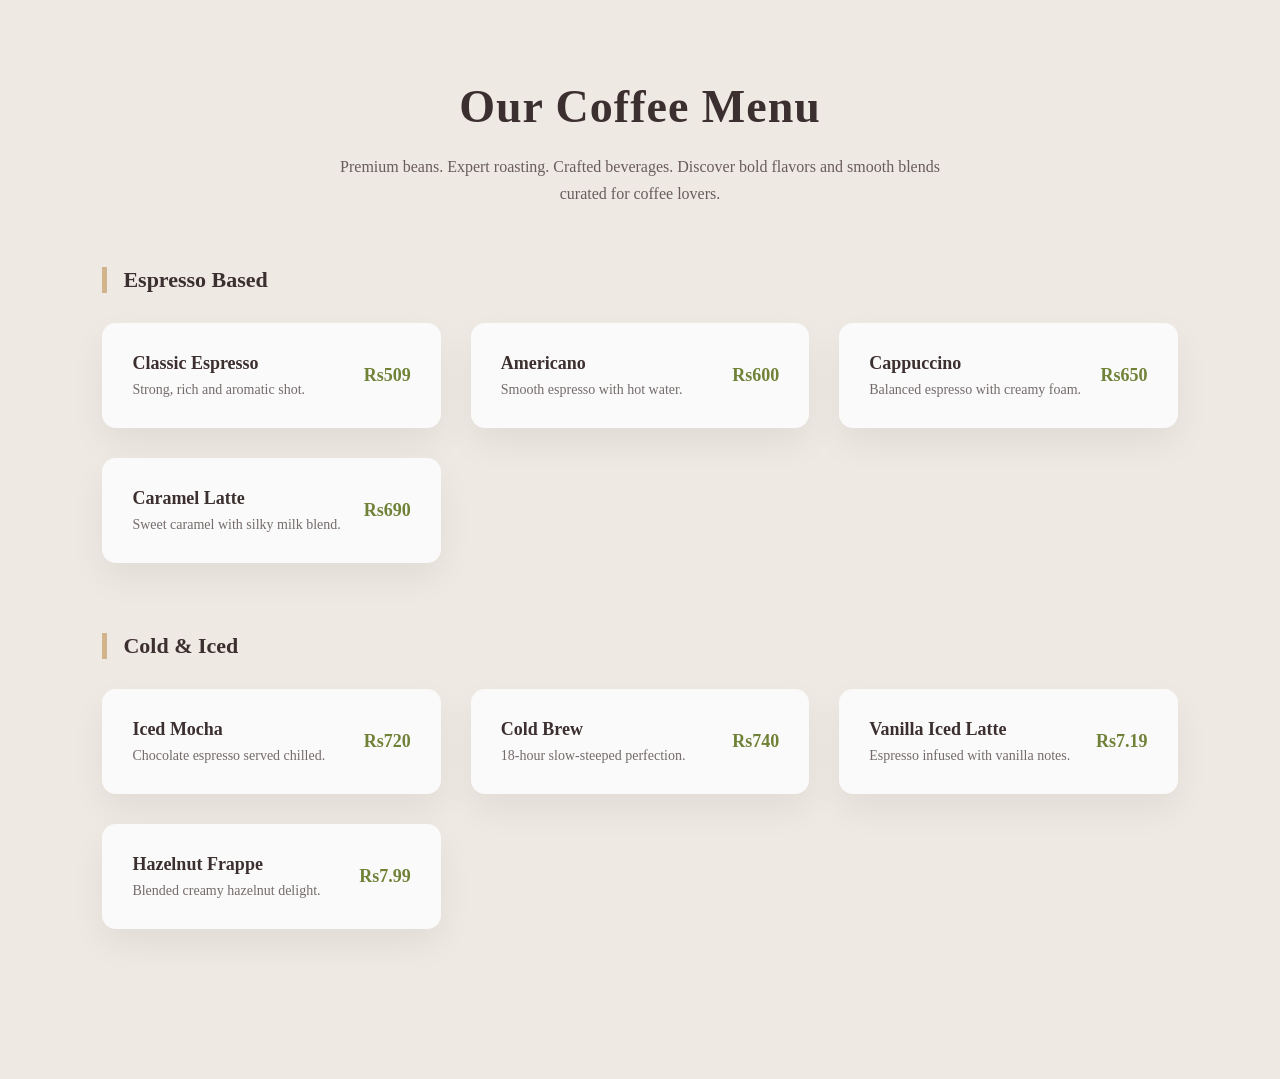
==== menu.html @ cd854e2d "hero section in laptop" ====
<!DOCTYPE html>
<html lang="en">
<head>
<meta charset="UTF-8">
<meta name="viewport" content="width=device-width, initial-scale=1.0">
<title>Coffee Menu</title>

<style>
:root {
  --primarybackground: #efe9e3;
  --secondaryElement: #d2b48c;
  --natural: #708238;
  --typography: #3c2f2f;
  --button-background: #c9b59c;
}

* {
  margin: 0;
  padding: 0;
  box-sizing: border-box;
}
html {
  font-size: 62.5%; 
}
body {
  font-family: "Comic Neue", cursive;
  background: var(--primarybackground);
  color: var(--typography);
}

.menu-section {
  padding: 8rem 8%;
}

.menu-header {
  text-align: center;
  max-width: 60rem;
  margin: 0 auto 6rem auto;
}

.menu-header h1 {
  font-size: 4.6rem;
  margin-bottom: 2rem;
  letter-spacing: 1px;
}

.menu-header p {
  font-size: 1.6rem;
  line-height: 1.7;
  opacity: 0.75;
}

.menu-category {
  margin-bottom: 7rem;
}

.category-title {
  font-size: 2.2rem;
  margin-bottom: 3rem;
  padding-left: 16px; 
  border-left: 5px solid var(--secondaryElement);
}

.menu-grid {
  display: grid;
  grid-template-columns: repeat(auto-fit, minmax(26rem, 1fr));
  gap: 3rem;
}

.menu-card {
  background: #fbfafa;
  padding: 3rem;
  border-radius: 14px; 
  display: flex;
  justify-content: space-between;
  align-items: center;
  transition: all 0.3s ease;
  box-shadow: 0 15px 35px rgba(0,0,0,0.06); 
}

.menu-card:hover {
  transform: translateY(-6px);
  box-shadow: 0 22px 45px rgba(0,0,0,0.08);
}
.card {
    position: relative;
    overflow: hidden;
    cursor: pointer;
    animation: fadeUp 0.7s ease both;
  }

  .card:nth-child(1) { animation-delay: 0.1s; }
  .card:nth-child(2) { animation-delay: 0.2s; }
  .card:nth-child(3) { animation-delay: 0.3s; }
  .card:nth-child(4) { animation-delay: 0.4s; }
  .card:nth-child(5) { animation-delay: 0.5s; }

  @keyframes fadeUp {
    from { opacity: 0; transform: translateY(30px); }
    to { opacity: 1; transform: translateY(0); }
  }


.menu-info h3 {
  font-size: 1.8rem;
  margin-bottom: 0.8rem;
}

.menu-info p {
  font-size: 1.4rem;
  opacity: 0.7;
}

.price {
  font-size: 1.8rem;
  font-weight: 700;
  color: var(--natural);
}

@media (max-width: 768px) {

  .menu-section {
    padding: 6rem 6%;
  }

  .menu-header h1 {
    font-size: 3.6rem;
  }
}

@media (max-width: 600px) {

  .menu-card {
    flex-direction: column;
    align-items: flex-start;
    gap: 1.5rem;
  }

  .price {
    align-self: flex-end;
  }
}

</style>
</head>
<body>
<section class="menu-section">
  <div class="menu-header">
    <h1>Our Coffee Menu</h1>
    <p>
      Premium beans. Expert roasting. Crafted beverages.
      Discover bold flavors and smooth blends curated for coffee lovers.
    </p>
  </div>
  <div class="menu-category">
    <h2 class="category-title">Espresso Based</h2>
    <div class="menu-grid">
      <div class="menu-card">
        <div class="menu-info">
          <h3>Classic Espresso</h3>
          <p>Strong, rich and aromatic shot.</p>
        </div>
        <span class="price">Rs509</span>
      </div>
      <div class="menu-card">
        <div class="menu-info">
          <h3>Americano</h3>
          <p>Smooth espresso with hot water.</p>
        </div>
        <span class="price">Rs600</span>
      </div>
      <div class="menu-card">
        <div class="menu-info">
          <h3>Cappuccino</h3>
          <p>Balanced espresso with creamy foam.</p>
        </div>
        <span class="price">Rs650</span>
      </div>
      <div class="menu-card">
        <div class="menu-info">
          <h3>Caramel Latte</h3>
          <p>Sweet caramel with silky milk blend.</p>
        </div>
        <span class="price">Rs690</span>
      </div>
    </div>
  </div>
  <div class="menu-category">
    <h2 class="category-title">Cold & Iced</h2>
    <div class="menu-grid">
      <div class="menu-card">
        <div class="menu-info">
          <h3>Iced Mocha</h3>
          <p>Chocolate espresso served chilled.</p>
        </div>
        <span class="price">Rs720</span>
      </div>
      <div class="menu-card">
        <div class="menu-info">
          <h3>Cold Brew</h3>
          <p>18-hour slow-steeped perfection.</p>
        </div>
        <span class="price">Rs740</span>
      </div>
      <div class="menu-card">
        <div class="menu-info">
          <h3>Vanilla Iced Latte</h3>
          <p>Espresso infused with vanilla notes.</p>
        </div>
        <span class="price">Rs7.19</span>
      </div>
      <div class="menu-card">
        <div class="menu-info">
          <h3>Hazelnut Frappe</h3>
          <p>Blended creamy hazelnut delight.</p>
        </div>
        <span class="price">Rs7.99</span>
      </div>
    </div>
  </div>
</section>
</body>
</html>
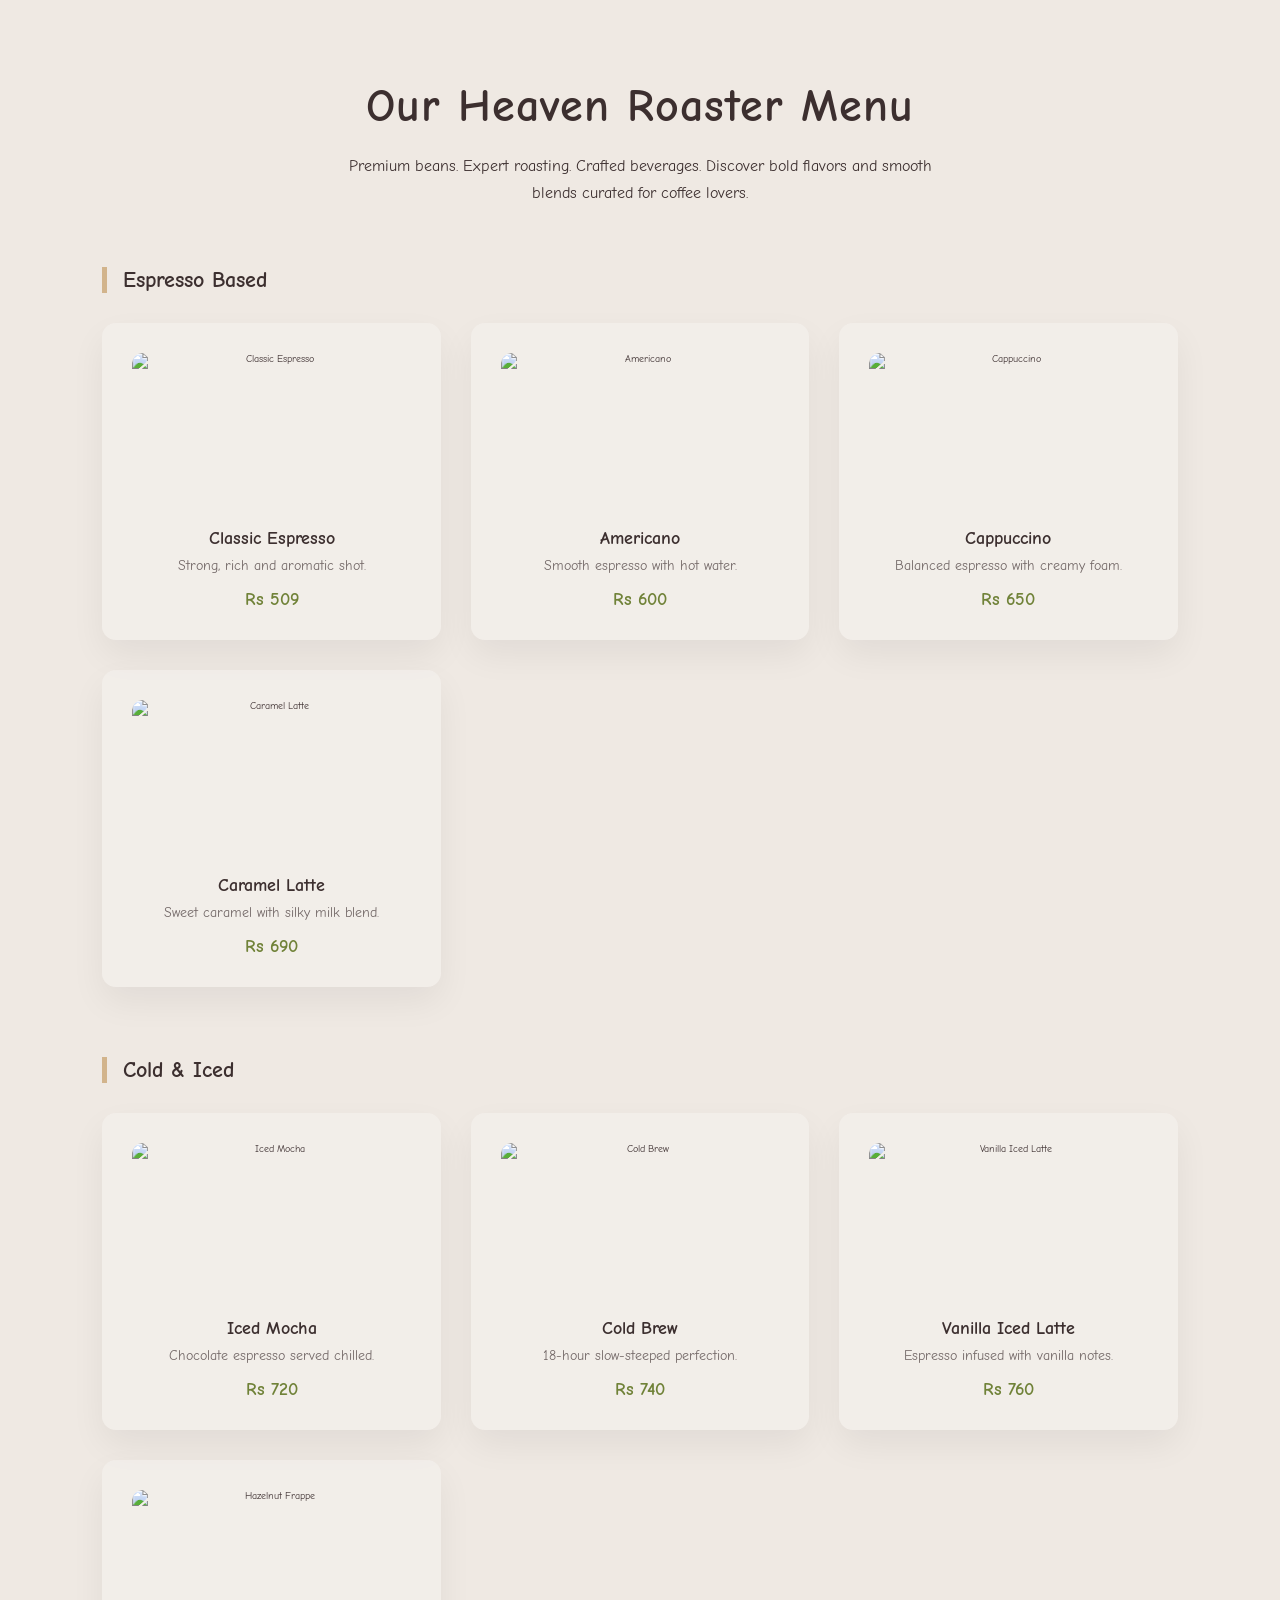
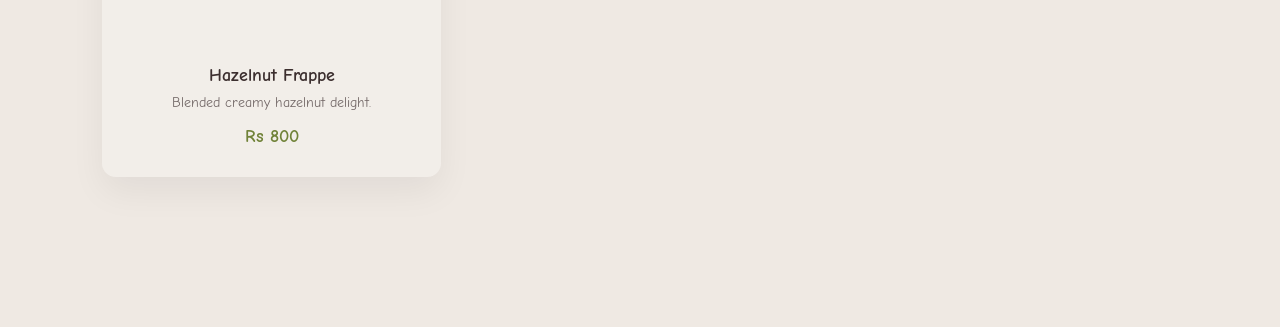
==== commit 5ec1759b: "menu image add and animation" ====
--- a/menu.html
+++ b/menu.html
@@ -1,223 +1,340 @@
-<!DOCTYPE html>
+<!doctype html>
 <html lang="en">
-<head>
-<meta charset="UTF-8">
-<meta name="viewport" content="width=device-width, initial-scale=1.0">
-<title>Coffee Menu</title>
-
-<style>
-:root {
-  --primarybackground: #efe9e3;
-  --secondaryElement: #d2b48c;
-  --natural: #708238;
-  --typography: #3c2f2f;
-  --button-background: #c9b59c;
-}
-
-* {
-  margin: 0;
-  padding: 0;
-  box-sizing: border-box;
-}
-html {
-  font-size: 62.5%; 
-}
-body {
-  font-family: "Comic Neue", cursive;
-  background: var(--primarybackground);
-  color: var(--typography);
-}
-
-.menu-section {
-  padding: 8rem 8%;
-}
-
-.menu-header {
-  text-align: center;
-  max-width: 60rem;
-  margin: 0 auto 6rem auto;
-}
-
-.menu-header h1 {
-  font-size: 4.6rem;
-  margin-bottom: 2rem;
-  letter-spacing: 1px;
-}
-
-.menu-header p {
-  font-size: 1.6rem;
-  line-height: 1.7;
-  opacity: 0.75;
-}
-
-.menu-category {
-  margin-bottom: 7rem;
-}
-
-.category-title {
-  font-size: 2.2rem;
-  margin-bottom: 3rem;
-  padding-left: 16px; 
-  border-left: 5px solid var(--secondaryElement);
-}
-
-.menu-grid {
-  display: grid;
-  grid-template-columns: repeat(auto-fit, minmax(26rem, 1fr));
-  gap: 3rem;
-}
-
-.menu-card {
-  background: #fbfafa;
-  padding: 3rem;
-  border-radius: 14px; 
-  display: flex;
-  justify-content: space-between;
-  align-items: center;
-  transition: all 0.3s ease;
-  box-shadow: 0 15px 35px rgba(0,0,0,0.06); 
-}
-
-.menu-card:hover {
-  transform: translateY(-6px);
-  box-shadow: 0 22px 45px rgba(0,0,0,0.08);
-}
-.card {
-    position: relative;
-    overflow: hidden;
-    cursor: pointer;
-    animation: fadeUp 0.7s ease both;
-  }
-
-  .card:nth-child(1) { animation-delay: 0.1s; }
-  .card:nth-child(2) { animation-delay: 0.2s; }
-  .card:nth-child(3) { animation-delay: 0.3s; }
-  .card:nth-child(4) { animation-delay: 0.4s; }
-  .card:nth-child(5) { animation-delay: 0.5s; }
-
-  @keyframes fadeUp {
-    from { opacity: 0; transform: translateY(30px); }
-    to { opacity: 1; transform: translateY(0); }
-  }
-
-
-.menu-info h3 {
-  font-size: 1.8rem;
-  margin-bottom: 0.8rem;
-}
-
-.menu-info p {
-  font-size: 1.4rem;
-  opacity: 0.7;
-}
-
-.price {
-  font-size: 1.8rem;
-  font-weight: 700;
-  color: var(--natural);
-}
-
-@media (max-width: 768px) {
-
-  .menu-section {
-    padding: 6rem 6%;
-  }
-
-  .menu-header h1 {
-    font-size: 3.6rem;
-  }
-}
-
-@media (max-width: 600px) {
-
-  .menu-card {
-    flex-direction: column;
-    align-items: flex-start;
-    gap: 1.5rem;
-  }
-
-  .price {
-    align-self: flex-end;
-  }
-}
-
-</style>
-</head>
-<body>
-<section class="menu-section">
-  <div class="menu-header">
-    <h1>Our Coffee Menu</h1>
-    <p>
-      Premium beans. Expert roasting. Crafted beverages.
-      Discover bold flavors and smooth blends curated for coffee lovers.
-    </p>
-  </div>
-  <div class="menu-category">
-    <h2 class="category-title">Espresso Based</h2>
-    <div class="menu-grid">
-      <div class="menu-card">
-        <div class="menu-info">
-          <h3>Classic Espresso</h3>
-          <p>Strong, rich and aromatic shot.</p>
+  <head>
+    <meta charset="UTF-8" />
+    <meta name="viewport" content="width=device-width, initial-scale=1.0" />
+    <title>Coffee Menu</title>
+    <link rel="shortcut icon" href="assects/logo.png" type="image/x-icon" />
+    <link rel="preconnect" href="https://fonts.googleapis.com" />
+    <link
+      href="https://fonts.googleapis.com/css2?family=Comic+Neue:wght@400;700&display=swap"
+      rel="stylesheet"
+    />
+
+    <style>
+      :root {
+        --primarybackground: #efe9e3;
+        --secondaryElement: #d2b48c;
+        --natural: #708238;
+        --typography: #3c2f2f;
+        --button-background: #c9b59c;
+      }
+
+      * {
+        margin: 0;
+        padding: 0;
+        box-sizing: border-box;
+      }
+      html {
+        font-size: 62.5%;
+      }
+      body {
+        font-family: "Comic Neue", cursive;
+        background: var(--primarybackground);
+        color: var(--typography);
+      }
+
+      .menu-section {
+        padding: 8rem 8%;
+      }
+
+      .menu-header {
+        text-align: center;
+        max-width: 60rem;
+        margin: 0 auto 6rem auto;
+      }
+      .menu-header:nth-child(1) {
+        animation-delay: 0.5s;
+      }
+      @keyframes fadein {
+        from {
+          opacity: 0;
+          transform: translateY(-20px);
+        }
+        to {
+          opacity: 1;
+          transform: translateY(0);
+        }
+      }
+
+      .menu-header h1 {
+        font-size: 4.6rem;
+        margin-bottom: 2rem;
+        letter-spacing: 1px;
+        animation: fadein 1s ease both;
+        animation-delay: 0.2s;
+      }
+
+      .menu-header p {
+        font-size: 1.6rem;
+        line-height: 1.7;
+        opacity: 0.75;
+        animation: fadein 1s ease both;
+      }
+
+      .menu-category {
+        margin-bottom: 7rem;
+      }
+
+      .category-title {
+        font-size: 2.2rem;
+        margin-bottom: 3rem;
+        padding-left: 16px;
+        border-left: 5px solid var(--secondaryElement);
+      }
+
+      .menu-grid {
+        display: grid;
+        grid-template-columns: repeat(auto-fit, minmax(26rem, 1fr));
+        gap: 3rem;
+      }
+      .menu-card-wrapper {
+        animation: fadeUp 0.7s both;
+      }
+      .menu-card-wrapper:nth-child(1) {
+        animation-delay: 200ms;
+      }
+      .menu-card-wrapper:nth-child(2) {
+        animation-delay: 250ms;
+      }
+      .menu-card-wrapper:nth-child(3) {
+        animation-delay: 300ms;
+      }
+      .menu-card-wrapper:nth-child(4) {
+        animation-delay: 350ms;
+      }
+      .menu-card-wrapper:nth-child(5) {
+        animation-delay: 400ms;
+      }
+
+      .menu-card {
+        background: #fbfafa45;
+        padding: 3rem;
+        border-radius: 14px;
+        display: flex;
+        flex-direction: column;
+        justify-content: space-between;
+        align-items: center;
+        text-align: center;
+        gap: 1.5rem;
+        box-shadow: 0 15px 35px rgba(0, 0, 0, 0.06);
+        transition:
+          transform 0.3s ease,
+          box-shadow 0.3s ease;
+        cursor: pointer;
+        height: 100%;
+      }
+      .menu-card:hover {
+        transform: translateY(-6px);
+        box-shadow: 0 22px 45px rgba(0, 0, 0, 0.12);
+      }
+
+      @keyframes fadeUp {
+        from {
+          opacity: 0;
+          transform: translateY(30px);
+        }
+        to {
+          opacity: 1;
+          transform: translateY(0);
+        }
+      }
+
+      .menu-img {
+        width: 100%;
+        height: 16rem;
+        object-fit: cover;
+        border-radius: 10px;
+        display: block;
+        transition: transform 0.4s ease;
+      }
+
+      .menu-card:hover .menu-img {
+        transform: scale(1.04);
+      }
+
+      .menu-img-wrapper {
+        width: 100%;
+        overflow: hidden;
+        border-radius: 10px;
+      }
+
+      .menu-info h3 {
+        font-size: 1.8rem;
+        margin-bottom: 0.8rem;
+      }
+
+      .menu-info p {
+        font-size: 1.4rem;
+        opacity: 0.7;
+      }
+
+      .price {
+        font-size: 1.8rem;
+        font-weight: 700;
+        color: var(--natural);
+      }
+
+      @media (max-width: 768px) {
+        .menu-section {
+          padding: 6rem 6%;
+        }
+
+        .menu-header h1 {
+          font-size: 3.6rem;
+        }
+      }
+    </style>
+  </head>
+  <body>
+    <section class="menu-section">
+      <div class="menu-header">
+        <h1>Our Heaven Roaster Menu</h1>
+        <p>
+          Premium beans. Expert roasting. Crafted beverages. Discover bold
+          flavors and smooth blends curated for coffee lovers.
+        </p>
+      </div>
+
+      <div class="menu-category">
+        <h2 class="category-title">Espresso Based</h2>
+        <div class="menu-grid">
+          <div class="menu-card-wrapper">
+            <div class="menu-card">
+              <div class="menu-img-wrapper">
+                <img
+                  class="menu-img"
+                  src="assects/classic_expresso.jpg"
+                  alt="Classic Espresso"
+                />
+              </div>
+              <div class="menu-info">
+                <h3>Classic Espresso</h3>
+                <p>Strong, rich and aromatic shot.</p>
+              </div>
+              <span class="price">Rs 509</span>
+            </div>
+          </div>
+          <div class="menu-card-wrapper">
+            <div class="menu-card">
+              <div class="menu-img-wrapper">
+                <img
+                  class="menu-img"
+                  src="assects/americano.jpg"
+                  alt="Americano"
+                />
+              </div>
+              <div class="menu-info">
+                <h3>Americano</h3>
+                <p>Smooth espresso with hot water.</p>
+              </div>
+              <span class="price">Rs 600</span>
+            </div>
+          </div>
+          <div class="menu-card-wrapper">
+            <div class="menu-card">
+              <div class="menu-img-wrapper">
+                <img
+                  class="menu-img"
+                  src="assects/cappucchino.jpg"
+                  alt="Cappuccino"
+                />
+              </div>
+              <div class="menu-info">
+                <h3>Cappuccino</h3>
+                <p>Balanced espresso with creamy foam.</p>
+              </div>
+              <span class="price">Rs 650</span>
+            </div>
+          </div>
+          <div class="menu-card-wrapper">
+            <div class="menu-card">
+              <div class="menu-img-wrapper">
+                <img
+                  class="menu-img"
+                  src="assects/caramel_latte.jpg"
+                  alt="Caramel Latte"
+                />
+              </div>
+              <div class="menu-info">
+                <h3>Caramel Latte</h3>
+                <p>Sweet caramel with silky milk blend.</p>
+              </div>
+              <span class="price">Rs 690</span>
+            </div>
+          </div>
         </div>
-        <span class="price">Rs509</span>
       </div>
-      <div class="menu-card">
-        <div class="menu-info">
-          <h3>Americano</h3>
-          <p>Smooth espresso with hot water.</p>
+
+      <div class="menu-category">
+        <h2 class="category-title">Cold &amp; Iced</h2>
+        <div class="menu-grid">
+          <div class="menu-card-wrapper">
+            <div class="menu-card">
+              <div class="menu-img-wrapper">
+                <img
+                  class="menu-img"
+                  src="assects/iced_latte.jpg"
+                  alt="Iced Mocha"
+                />
+              </div>
+              <div class="menu-info">
+                <h3>Iced Mocha</h3>
+                <p>Chocolate espresso served chilled.</p>
+              </div>
+              <span class="price">Rs 720</span>
+            </div>
+          </div>
+          <div class="menu-card-wrapper">
+            <div class="menu-card">
+              <div class="menu-img-wrapper">
+                <img
+                  class="menu-img"
+                  src="assects/nitrro.png"
+                  alt="Cold Brew"
+                />
+              </div>
+              <div class="menu-info">
+                <h3>Cold Brew</h3>
+                <p>18-hour slow-steeped perfection.</p>
+              </div>
+              <span class="price">Rs 740</span>
+            </div>
+          </div>
+          <div class="menu-card-wrapper">
+            <div class="menu-card">
+              <div class="menu-img-wrapper">
+                <img  
+                  class="menu-img"
+                  src="assects/Iced_Vanilla_Almond_Milk_Latte_5_Minutes_-_Chasety.jpg"
+                  alt="Vanilla Iced Latte"
+                />
+              </div>
+              <div class="menu-info">
+                <h3>Vanilla Iced Latte</h3>
+                <p>Espresso infused with vanilla notes.</p>
+              </div>
+              <span class="price">Rs 760</span>
+            </div>
+          </div>
+          <div class="menu-card-wrapper">
+            <div class="menu-card">
+              <div class="menu-img-wrapper">
+                <img
+                  class="menu-img"
+                  src="assects/Hazelnut_Latte.jpg"
+                  alt="Hazelnut Frappe"
+                />
+              </div>
+              <div class="menu-info">
+                <h3>Hazelnut Frappe</h3>
+                <p>Blended creamy hazelnut delight.</p>
+              </div>
+              <span class="price">Rs 800</span>
+            </div>
+          </div>
         </div>
-        <span class="price">Rs600</span>
       </div>
-      <div class="menu-card">
-        <div class="menu-info">
-          <h3>Cappuccino</h3>
-          <p>Balanced espresso with creamy foam.</p>
-        </div>
-        <span class="price">Rs650</span>
-      </div>
-      <div class="menu-card">
-        <div class="menu-info">
-          <h3>Caramel Latte</h3>
-          <p>Sweet caramel with silky milk blend.</p>
-        </div>
-        <span class="price">Rs690</span>
-      </div>
-    </div>
-  </div>
-  <div class="menu-category">
-    <h2 class="category-title">Cold & Iced</h2>
-    <div class="menu-grid">
-      <div class="menu-card">
-        <div class="menu-info">
-          <h3>Iced Mocha</h3>
-          <p>Chocolate espresso served chilled.</p>
-        </div>
-        <span class="price">Rs720</span>
-      </div>
-      <div class="menu-card">
-        <div class="menu-info">
-          <h3>Cold Brew</h3>
-          <p>18-hour slow-steeped perfection.</p>
-        </div>
-        <span class="price">Rs740</span>
-      </div>
-      <div class="menu-card">
-        <div class="menu-info">
-          <h3>Vanilla Iced Latte</h3>
-          <p>Espresso infused with vanilla notes.</p>
-        </div>
-        <span class="price">Rs7.19</span>
-      </div>
-      <div class="menu-card">
-        <div class="menu-info">
-          <h3>Hazelnut Frappe</h3>
-          <p>Blended creamy hazelnut delight.</p>
-        </div>
-        <span class="price">Rs7.99</span>
-      </div>
-    </div>
-  </div>
-</section>
-</body>
-</html>+    </section>
+  </body>
+</html>
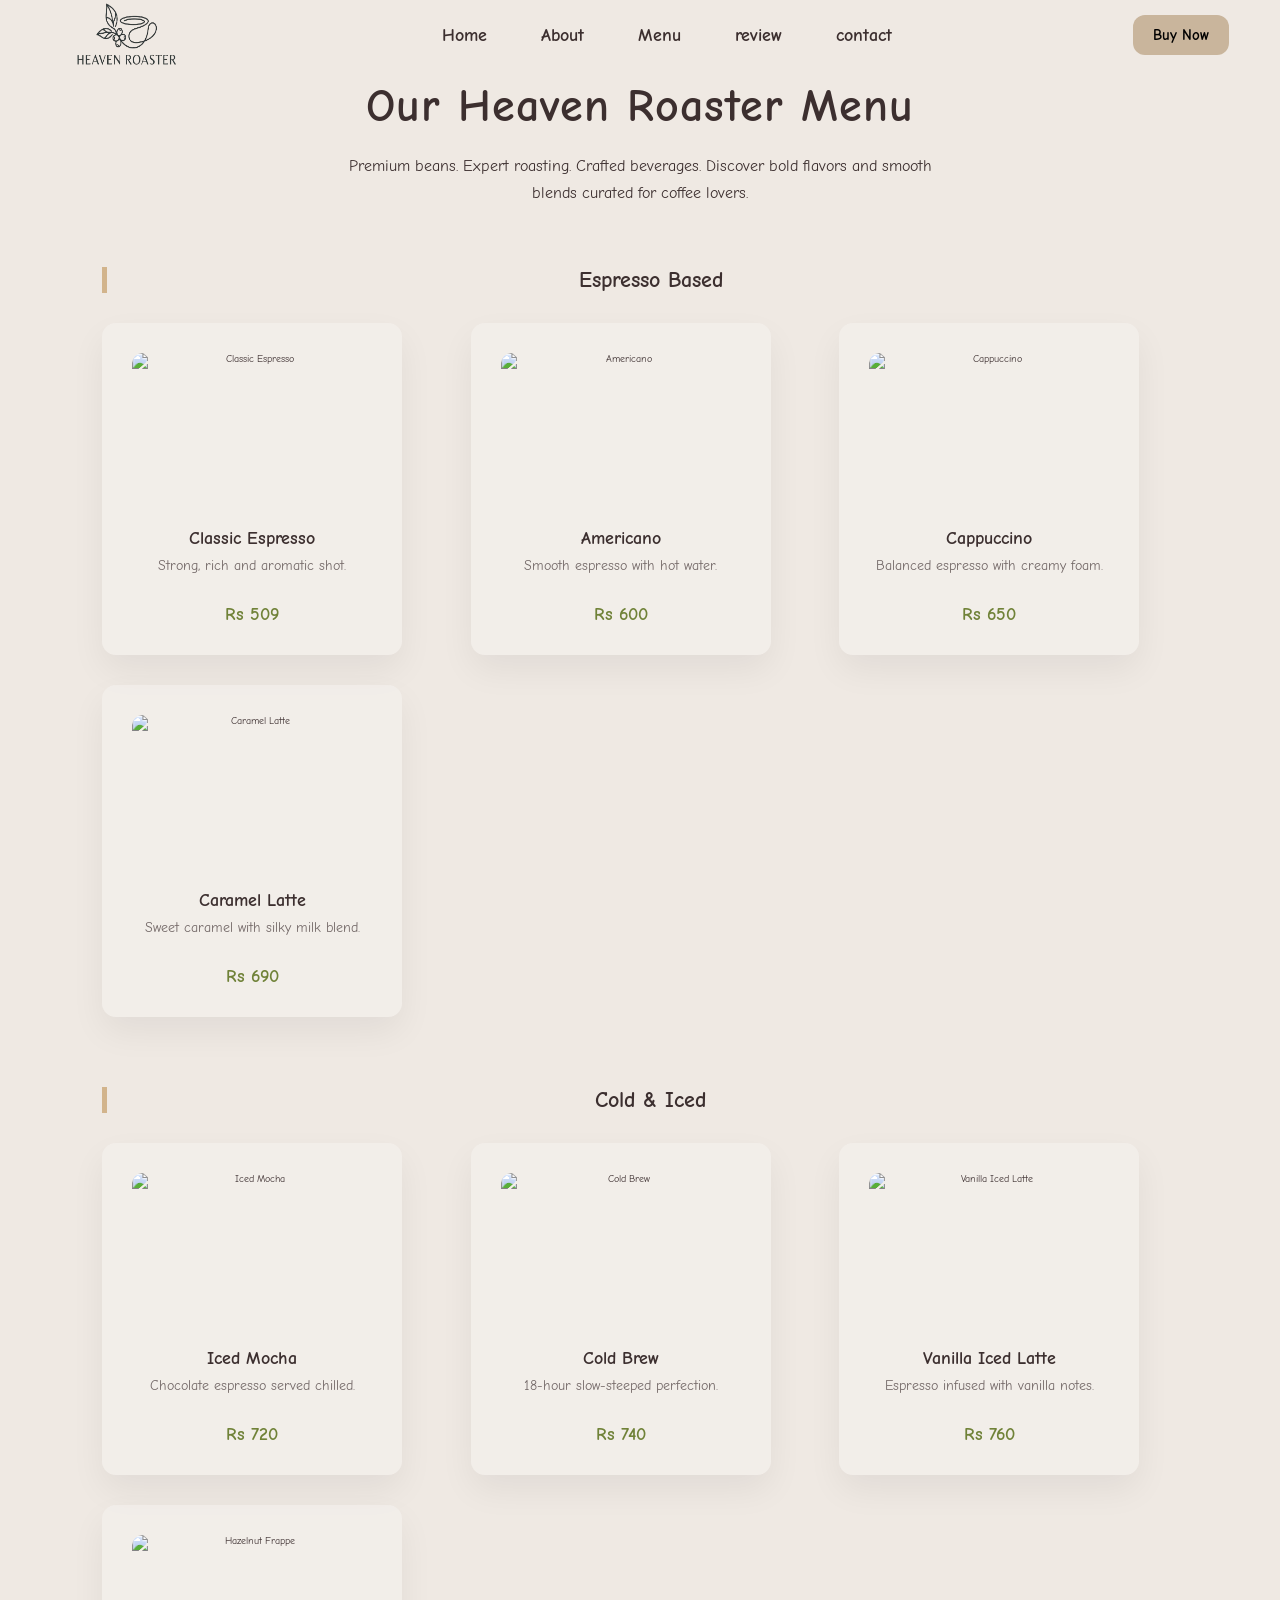
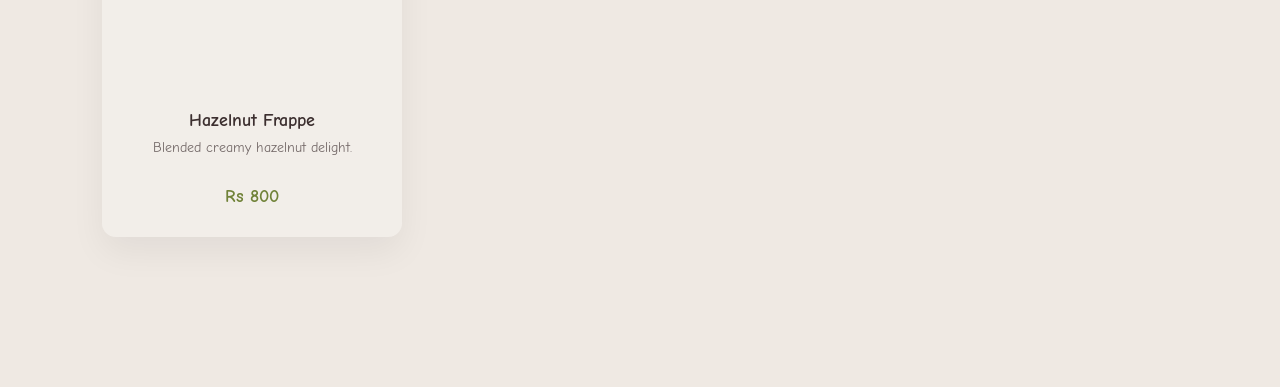
==== commit ac81696d: "tiktok added" ====
--- a/menu.html
+++ b/menu.html
@@ -10,7 +10,7 @@
       href="https://fonts.googleapis.com/css2?family=Comic+Neue:wght@400;700&display=swap"
       rel="stylesheet"
     />
-
+    <link rel="stylesheet" href="style.css" />
     <style>
       :root {
         --primarybackground: #efe9e3;
@@ -184,9 +184,36 @@
           font-size: 3.6rem;
         }
       }
+      /* .nav-bar{
+         background-color: #ffffff42;
+      } */
     </style>
   </head>
   <body>
+    <nav class="nav-bar">
+      <a href="#section-1">
+        <img
+          src="./assects/logobackgroundremove.png"
+          alt="coffee"
+          width="150px"
+          height="100px"
+          class="logo"
+        />
+      </a>
+      <div class="nav-items">
+        <img src="./assects/close.png" width="20px" class="close" />
+        <ul class="nav-item">
+          <li><a href="index.html" class="nav-link">Home</a></li>
+          <li><a href="index.html#section-2" class="nav-link">About</a></li>
+          <li><a href="index.html#section-3" class="nav-link">Menu</a></li>
+          <li><a href="index.html#section-4" class="nav-link">review</a></li>
+          <li><a href="index.html#section-5" class="nav-link">contact</a></li>
+        </ul>
+      </div>
+
+      <img src="./assects/more.png" width="20px" class="ham" />
+      <button class="book-now">Buy Now</button>
+    </nav>
     <section class="menu-section">
       <div class="menu-header">
         <h1>Our Heaven Roaster Menu</h1>
@@ -304,7 +331,7 @@
           <div class="menu-card-wrapper">
             <div class="menu-card">
               <div class="menu-img-wrapper">
-                <img  
+                <img
                   class="menu-img"
                   src="assects/Iced_Vanilla_Almond_Milk_Latte_5_Minutes_-_Chasety.jpg"
                   alt="Vanilla Iced Latte"
--- a/style.css
+++ b/style.css
@@ -0,0 +1,824 @@
+:root {
+  --primarybackground: #efe9e3;
+  --secondaryElement: rgb(210, 180, 140);
+  --natural: #708238;
+  --typography: #332323;
+  --button-background: #c9b59c;
+  --button-color: black;
+}
+
+*,
+*::after,
+*::before {
+  margin: 0;
+  padding: 0;
+  box-sizing: border-box;
+  font-family: "Comic Neue", cursive;
+}
+
+html {
+  font-size: 62.5%;
+  scroll-behavior: smooth !important;
+}
+
+body {
+  background-color: var(--primarybackground);
+  color: var(--typography);
+}
+
+.nav-bar {
+  width: 100%;
+  height: 7rem;
+  display: flex;
+  position: fixed;
+  top: 0;
+  align-items: center;
+  justify-content: space-between;
+  padding: 0 clamp(2rem, 4vw, 6rem);
+  backdrop-filter: blur(10px);
+  background-color: var(--primarybackground);
+  z-index: 1000;
+}
+
+.nav-items {
+  margin-right: 0;
+  margin-left: 0;
+}
+
+.nav-item {
+  display: flex;
+  list-style: none;
+  justify-content: space-evenly;
+  gap: 5.4rem;
+}
+
+.nav-item a {
+  color: var(--typography);
+  position: relative;
+  font-size: large;
+  font-weight: 600;
+  transition: 0.3s ease;
+  text-decoration: none;
+}
+.nav-item a::after {
+  content: "";
+  position: absolute;
+  width: 100%;
+  height: 2px;
+  background-color: var(--typography);
+  left: 0;
+  bottom: -4px;
+  transform: scaleX(0);
+  transform-origin: center;
+  transition: transform 0.3s ease;
+}
+.nav-item a:hover::after {
+  transform: scaleX(1);
+}
+
+.nav-item a:hover {
+  color: black;
+  transition: all 0.3s ease;
+}
+.nav-bar button {
+  padding: 1.1rem 2rem;
+  border-radius: 12px;
+  color: var(--button-color);
+  background-color: var(--button-background);
+  border-style: none;
+  font-size: 1.5rem;
+  font-weight: bolder;
+  transition: transform 0.5s;
+  cursor: pointer;
+  &:hover {
+    transform: scale(1.05);
+  }
+}
+section {
+  /* min-height: 100vh; */
+  scroll-margin-top: 7rem;
+}
+#section-1 {
+  height: 100vh;
+  display: flex;
+  flex-direction: column;
+  padding: clamp(2rem, 6vw, 6rem);
+}
+.text {
+  display: flex;
+  flex-direction: column;
+  padding: 7rem 0 3rem 0;
+  gap: 3rem;
+}
+
+.hero-text {
+  font-size: clamp(4rem, 6vw, 7rem);
+  font-weight: 900;
+  line-height: 1.1;
+  font-family: "Inria Serif", serif;
+  color: var(--typography);
+  text-align: center;
+  animation: fadeup 1s ease-out forwards;
+}
+.sub-text {
+  font-size: clamp(1.4rem, 3vw, 2rem);
+  font-weight: 500;
+  color: var(--typography);
+  text-align: center;
+  animation: fadeup 1s ease-out forwards;
+}
+.shop-now {
+  width: 15rem;
+  height: 4rem;
+  border-radius: 0.5rem;
+  background-color: var(--button-background);
+  font-size: medium;
+  font-weight: bold;
+  border-style: none;
+  display: flex;
+  justify-content: center;
+  align-items: center;
+  cursor: pointer;
+  margin: auto;
+  animation: shopfadein 1s ease-out forwards;
+}
+@keyframes shopfadein {
+  from {
+    opacity: 0;
+    transform: translatex(-50px);
+  }
+  to {
+    opacity: 1;
+    transform: translatex(0);
+  }
+}
+.images {
+  position: relative;
+  width: 100%;
+  overflow: hidden;
+  height: 300px;
+  animation: imagefade 1s ease-out forwards;
+}
+.image {
+  filter: drop-shadow(-4rem 0.8rem 0.7rem rgba(0, 0, 0, 0.5));
+  width: 420px;
+  max-width: 800px;
+  height: auto;
+  position: absolute;
+  top: 55%;
+  left: 53%;
+  transform: translate(-50%, -50%);
+}
+
+/* For laptop screen */
+@media (min-width: 720px) {
+  #section-1 {
+    display: grid;
+    grid-template-columns: repeat(2, 1fr);
+    align-items: center;
+  }
+  .image {
+    width: 100%;
+    max-width: 650px;
+  }
+  .images {
+    height: 50rem;
+    animation: imagefadein 1s ease-out forwards;
+  }
+  @keyframes imagefadein {
+    from {
+      opacity: 0;
+      transform: translatex(20px);
+    }
+    to {
+      opacity: 1;
+      transform: translatex(0);
+    }
+  }
+}
+
+@keyframes fadeup {
+  from {
+    opacity: 0;
+    transform: translateY(-20px);
+  }
+  to {
+    opacity: 1;
+    transform: translateY(0);
+  }
+}
+
+@keyframes imagefade {
+  from {
+    opacity: 0;
+    transform: translatey(20px);
+  }
+  to {
+    opacity: 1;
+    transform: translateY(0);
+  }
+}
+/* about section */
+.About {
+  padding: 80px 10%;
+  background: #f6ede9;
+}
+
+.about-container {
+  display: flex;
+  align-items: center;
+  justify-content: space-between;
+  gap: 60px;
+}
+.about-image img {
+  width: 350px;
+  height: 350px;
+  object-fit: cover;
+  border-radius: 50%;
+}
+.about-content {
+  max-width: 500px;
+  text-align: center;
+}
+
+.about-content h2 {
+  font-size: 28px;
+  letter-spacing: 2px;
+  margin-bottom: 10px;
+  font-family: "Inria Serif", serif;
+  font-weight: bold;
+}
+.underline {
+  display: block;
+  width: 60px;
+  height: 3px;
+  background: #6d4c41;
+  margin: 10px auto 20px;
+}
+.about-content p {
+  color: var(--typography);
+  line-height: 1.7;
+  font-size: 16px;
+  margin-bottom: 25px;
+}
+.social-icons {
+  display: flex;
+  justify-content: center;
+  gap: 20px;
+}
+.social-icons .social-tag {
+  background-color: #6d4c41;
+}
+
+/* mobile in about */
+@media (max-width: 768px) {
+  .about-container {
+    flex-direction: column;
+    text-align: center;
+  }
+
+  .about-image img {
+    width: 250px;
+    height: 250px;
+  }
+  .nav-item {
+    gap: 4rem;
+  }
+  .nav-item a {
+    font-size: medium;
+  }
+  .nav-bar button {
+    padding: 1rem 1.5rem;
+  }
+
+  .nav-bar .logo {
+    width: 10rem;
+    height: 7rem;
+  }
+}
+.container {
+  display: none;
+  position: fixed;
+  top: 0;
+  left: 0;
+  place-items: center;
+  width: 100vw;
+  height: 100vh;
+  background: rgba(0, 0, 0, 0.4);
+  backdrop-filter: blur(0.5rem);
+  z-index: 2000;
+}
+
+.hidden {
+  display: grid;
+  animation: fadeIn 1s forwards;
+}
+.scrolled {
+  background-color: #fbfafa45;
+  box-shadow: 0 0.5rem 1rem rgba(0, 0, 0, 0.1);
+}
+
+@keyframes fadeIn {
+  from {
+    opacity: 0;
+  }
+  to {
+    opacity: 1;
+  }
+}
+.card,
+.second-card {
+  grid-area: 1 / 1;
+  display: none;
+  flex-direction: column;
+  max-width: 42rem;
+  min-width: 33rem;
+  margin: auto;
+  background: #fbfafa;
+  padding: 3rem;
+  border-radius: 1rem;
+  box-shadow: 0 1rem 2.5rem rgba(0, 0, 0, 0.15);
+}
+
+.show {
+  display: flex;
+  animation: fadeIn 1s forwards;
+}
+
+.card form {
+  display: flex;
+  flex-direction: column;
+}
+
+form .input {
+  width: 100%;
+  padding: 1.4rem;
+  margin-bottom: 1.5rem;
+  border-radius: 0.6rem;
+  border: 0.1rem solid #ccc;
+  font-size: 1.4rem;
+}
+
+form .input:focus {
+  outline: none;
+  border-color: #0e3ecd;
+}
+
+.checkbox {
+  display: flex;
+  align-items: center;
+  font-size: 1.4rem;
+  margin-bottom: 2rem;
+}
+
+.card button {
+  width: 100%;
+  padding: 1.4rem;
+  background: var(--button-background);
+  color: var(--typography);
+  border: none;
+  font-weight: 800;
+  border-radius: 0.6rem;
+  font-size: large;
+  cursor: pointer;
+}
+
+.second-login {
+  width: 15rem;
+  height: 4rem;
+  border-radius: 0.5rem;
+  background-color: var(--button-background);
+  font-size: medium;
+  font-weight: bold;
+  border-style: none;
+  display: flex;
+  justify-content: center;
+  align-items: center;
+  cursor: pointer;
+  margin: auto;
+}
+
+h2 {
+  text-align: center;
+  font-size: large;
+}
+
+.login-text {
+  margin-top: 2rem;
+  text-align: center;
+  font-size: 1.4rem;
+}
+
+button:hover {
+  background: #b69f83;
+}
+
+.close,
+.ham {
+  display: none;
+}
+
+/* for mobile */
+
+@media (max-width: 426px) {
+  html {
+    font-size: 50%;
+  }
+  .card,
+  .second-card {
+    min-width: 32rem;
+  }
+
+  .right-sidelogo button {
+    width: 10rem;
+    height: 3rem;
+  }
+
+  .nav-bar .logo {
+    width: 10rem;
+    height: 7rem;
+  }
+}
+
+@media (max-width: 660px) {
+  .nav-items {
+    position: fixed;
+    top: 0;
+    right: -26rem;
+    background-color: #aeaaaa;
+    backdrop-filter: blur(1rem);
+    height: 100vh;
+    width: 25rem;
+    transition: right 0.5s ease;
+    z-index: 1000;
+    box-shadow: -1rem 0 1rem rgba(0, 0, 0, 0.1);
+    align-items: flex-start;
+  }
+
+  .nav-items.active {
+    right: 0;
+  }
+  .nav-item {
+    flex-direction: column;
+    margin-top: 8rem;
+    width: 100%;
+  }
+
+  .nav-item li {
+    width: 100%;
+    text-align: center;
+  }
+
+  .nav-item li:hover {
+    background-color: #858181;
+  }
+
+  .nav-item a {
+    display: flex;
+    width: 100%;
+    height: 5rem;
+    justify-content: center;
+    align-items: center;
+  }
+
+  .ham {
+    display: block;
+    cursor: pointer;
+  }
+
+  .close {
+    display: block;
+    cursor: pointer;
+    position: absolute;
+    top: 2.5rem;
+    right: 2.5rem;
+    width: 2rem;
+  }
+}
+
+.menu-section {
+  padding: 8rem clamp(2rem, 6vw, 6rem);
+}
+
+.menu-header {
+  text-align: center;
+  max-width: 60rem;
+  margin: 0 auto 6rem auto;
+}
+
+.menu-header h2 {
+  font-size: clamp(3rem, 5vw, 4.8rem);
+  color: var(--typography);
+  margin-bottom: 2rem;
+}
+
+.menu-header p {
+  font-size: 1.6rem;
+  line-height: 1.7;
+  opacity: 0.8;
+}
+.menu-carousel {
+  position: relative;
+  overflow-x: auto;
+  display: flex;
+  position: relative;
+  margin: 50px auto;
+  width: 90%;
+  padding: 1rem 0 0 0;
+  &::-webkit-scrollbar {
+    display: none;
+  }
+}
+.menu-carousel:has(.menu-card:hover) .menu-flex {
+  animation-play-state: paused;
+}
+.menu-flex {
+  display: flex;
+  animation: menuCardAnimation 7s linear infinite;
+  justify-content: center;
+  gap: 3rem;
+  padding-right: 3rem;
+}
+
+.menu-card {
+  background: #fbfafa45;
+  padding: 3rem;
+  max-width: 300px;
+  min-width: 300px;
+  border-radius: 14px;
+  display: flex;
+  flex: 0 0 auto;
+  flex-direction: column;
+  justify-content: space-between;
+  align-items: center;
+  transition: all 0.3s ease;
+  box-shadow: 0 15px 35px rgba(0, 0, 0, 0.06);
+  cursor: pointer;
+}
+.Menu-photo {
+  width: 200px;
+  max-height: 300px;
+  border-radius: 10px;
+  margin-bottom: 1.5rem;
+}
+
+.menu-card:hover {
+  transform: translateY(-10px);
+  box-shadow: 0 22px 45px rgba(0, 0, 0, 0.08);
+}
+
+@keyframes menuCardAnimation {
+  from {
+    transform: translate(0);
+  }
+  to {
+    transform: translate(-100%);
+  }
+}
+@media (max-width: 660px) {
+  .menu-carousel {
+    width: 100%;
+    padding: 1rem;
+  }
+  .menu-flex {
+    gap: 1.5rem;
+    padding-right: 1.5rem;
+  }
+  .menu-card {
+    max-width: 250px;
+    min-width: 250px;
+    padding: 2rem;
+  }
+}
+
+.menu-info {
+  text-align: center;
+}
+.menu-info h3 {
+  font-size: 1.8rem;
+  margin-bottom: 0.8rem;
+}
+.menu-info p {
+  font-size: 1.4rem;
+  opacity: 0.7;
+  padding-bottom: 1.5rem;
+}
+
+.price {
+  font-size: 1.8rem;
+  font-weight: 700;
+  color: var(--natural);
+}
+.menu-more-section {
+  display: flex;
+  justify-content: center;
+}
+.menu-more-section a {
+  text-decoration: none;
+  font-size: 2rem;
+  font-variant: small-caps;
+  font-weight: 900;
+  color: var(--typography);
+  padding: 1.1rem 2rem;
+  border-radius: 12px;
+  background-color: var(--button-background);
+  border-style: none;
+  transition: transform 0.5s;
+  cursor: pointer;
+  &:hover {
+    transform: scale(1.05);
+  }
+}
+.shop-more-section a:hover {
+  transform: scale(1.05);
+}
+footer {
+  background-color: #3e3133c9;
+  padding: 2rem;
+  text-align: center;
+  color: white;
+  height: 7rem;
+  display: flex;
+  align-items: center;
+  justify-content: space-between;
+}
+footer p {
+  font-size: 1.8rem;
+}
+
+.scroll-to-top {
+  position: fixed;
+  bottom: 6rem;
+  right: 2rem;
+  color: var(--typography);
+  border: none;
+  padding: 1rem;
+  border-radius: 50%;
+  font-size: 1.5rem;
+  cursor: pointer;
+  display: none;
+}
+
+.scroll-to-top img {
+  width: 20px;
+  height: 20px;
+}
+
+footer .social-media {
+  display: flex;
+  justify-content: center;
+  gap: 2rem;
+  margin-top: 1rem;
+}
+.social-tag {
+  padding: 0.7rem;
+  border-radius: 50%;
+  display: grid;
+  place-items: center;
+  background-color: transparent;
+  position: relative;
+}
+.social-tag:hover {
+  background-color: var(--svg-color);
+  transition: background-color 0.3s ease;
+}
+.social-tag svg {
+  width: 25px;
+  height: 25px;
+}
+.social-tag svg {
+  fill: var(--primarybackground);
+}
+.social-tag::after {
+  content: attr(data-tooltip);
+  position: absolute;
+  top: -2.7rem;
+  padding: 0.3rem 0.6rem;
+  border-radius: 0.5rem;
+  font-size: 1.3rem;
+  color: white;
+  text-decoration: none;
+  box-shadow: 0 5px 10px rgba(0, 0, 0, 0.08);
+  font-weight: bold;
+  background-color: var(--svg-color);
+  opacity: 0;
+  visibility: hidden;
+  transform: translateY(30px) rotate(20deg);
+  transition: 200ms ease;
+}
+
+.social-tag:hover::after {
+  transform: translateY(0px) rotate(0);
+  opacity: 1;
+  visibility: visible;
+}
+
+#section-5 {
+  display: flex;
+  padding: clamp(2rem, 6vw, 6rem);
+  justify-content: space-between;
+  align-items: center;
+  gap: 4rem;
+}
+.review-left {
+  width: 50%;
+  height: 40rem;
+
+  display: flex;
+  align-items: center;
+  justify-content: center;
+}
+
+.review-text {
+  max-width: 38rem;
+  display: flex;
+  flex-direction: column;
+  gap: 1.5rem;
+  padding: 2rem;
+}
+.review-text p:first-child {
+  font-size: 3.5rem;
+  font-weight: 700;
+  line-height: 1.2;
+  color: var(--typography);
+}
+.review-subtext {
+  font-size: 1.2rem;
+  line-height: 1.7;
+  color: var(--typography);
+  opacity: 0.75;
+  max-width: 34ch;
+}
+
+.container-list {
+  width: 100%;
+  height: 40rem;
+  text-align: center;
+  overflow: hidden;
+  position: relative;
+  perspective: 1000px;
+}
+.review-right {
+  width: 50%;
+  transform-style: preserve-3d;
+  position: absolute;
+  top: 0;
+}
+.review-card {
+  width: 300px;
+  height: 40rem;
+  background: white;
+  border-radius: 18px;
+  display: flex;
+  flex-direction: column;
+  align-items: center;
+  justify-content: flex-start;
+  padding: 2rem 1.8rem;
+  box-shadow:
+    0 10px 25px rgba(0, 0, 0, 0.08),
+    0 20px 40px rgba(0, 0, 0, 0.08);
+  transition:
+    transform 0.35s ease,
+    box-shadow 0.35s ease;
+}
+.review-card:hover {
+  transform: translateY(-6px);
+  box-shadow:
+    0 18px 35px rgba(0, 0, 0, 0.12),
+    0 30px 60px rgba(0, 0, 0, 0.1);
+}
+.review-photo {
+  width: 95px;
+  height: 95px;
+  border-radius: 50%;
+  object-fit: cover;
+  margin-bottom: 1.5rem;
+  border: 4px solid white;
+  box-shadow: 0 6px 16px rgba(0, 0, 0, 0.15);
+}
+
+.review-info {
+  display: flex;
+  flex-direction: column;
+  align-items: center;
+  gap: 0.8rem;
+  text-align: center;
+}
+.review-name {
+  font-size: 1.4rem;
+  font-weight: 600;
+  color: var(--natural);
+  letter-spacing: 0.4px;
+}
+.review-date {
+  font-size: 0.9rem;
+  color: var(--typography);
+  opacity: 0.6;
+}
+.review-comment {
+  margin-top: 0.6rem;
+  font-size: 1rem;
+  line-height: 1.6;
+  color: var(--typography);
+  max-width: 26ch;
+}
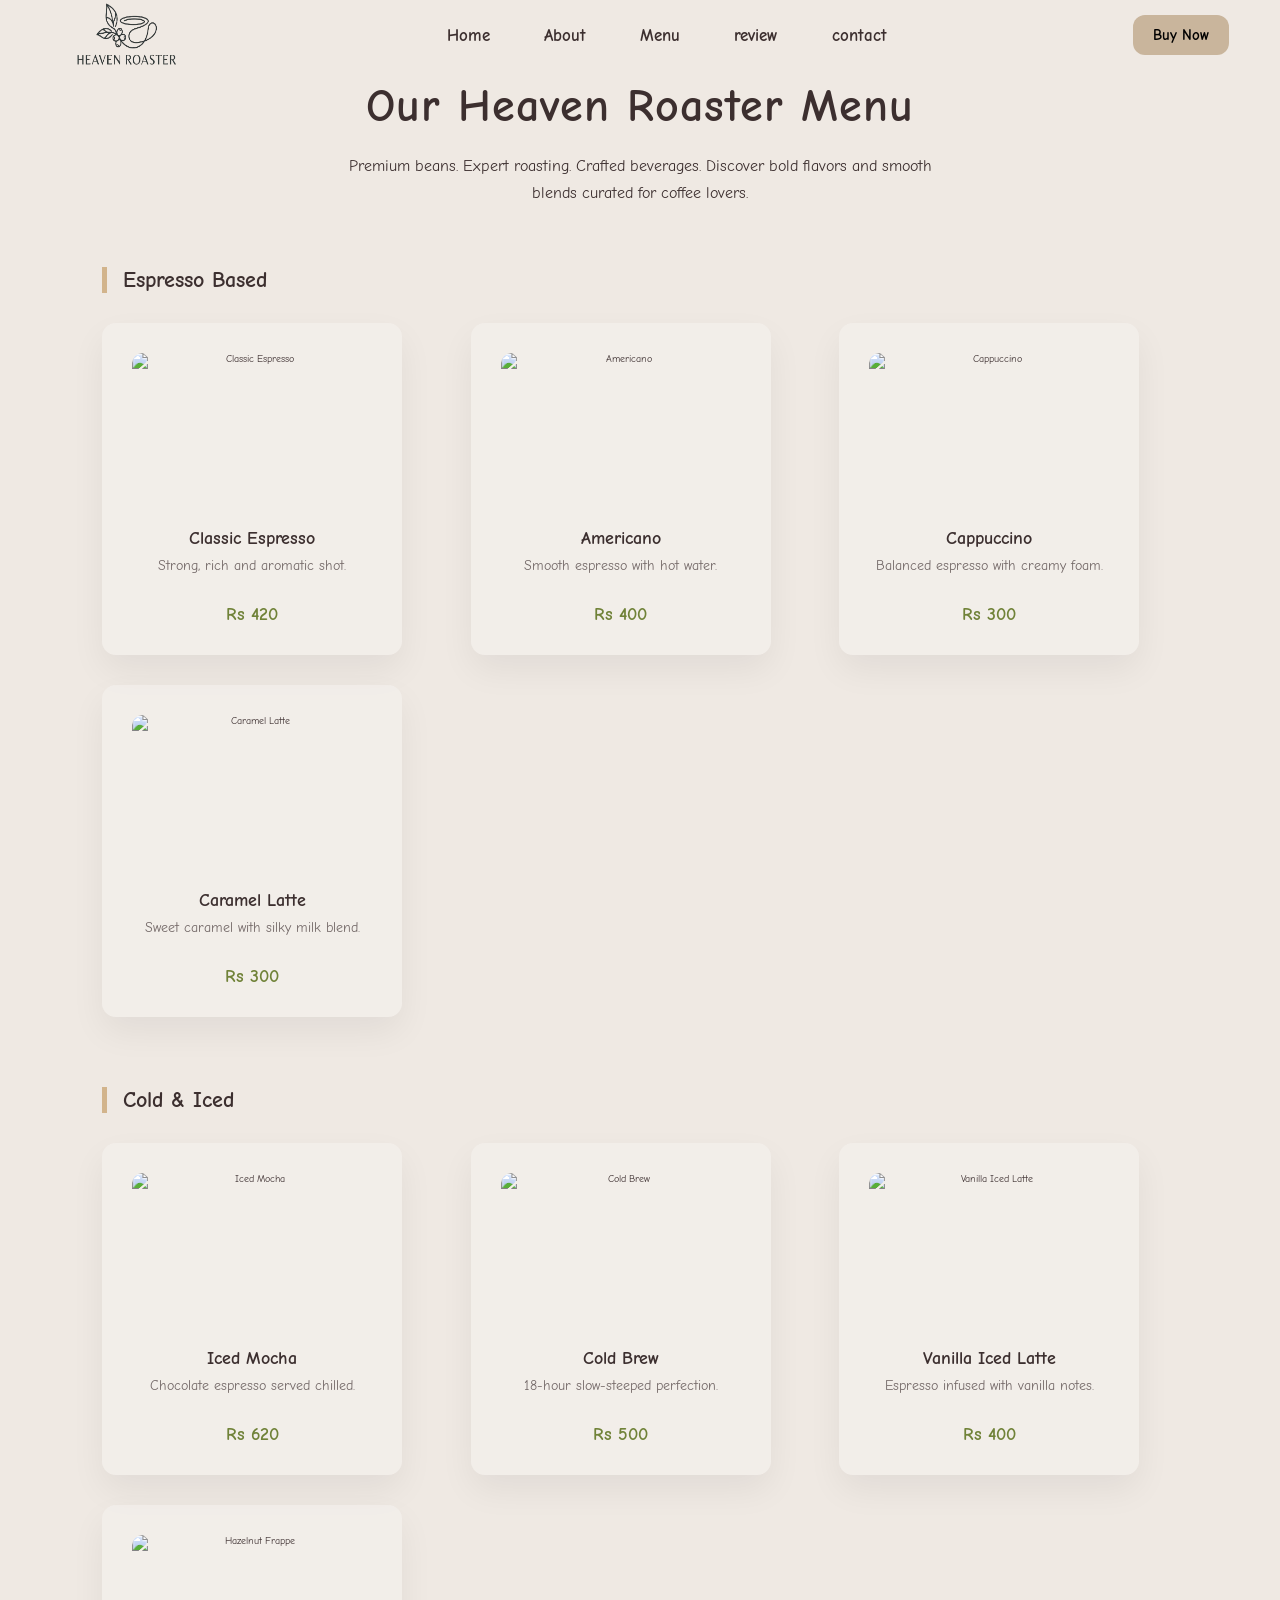
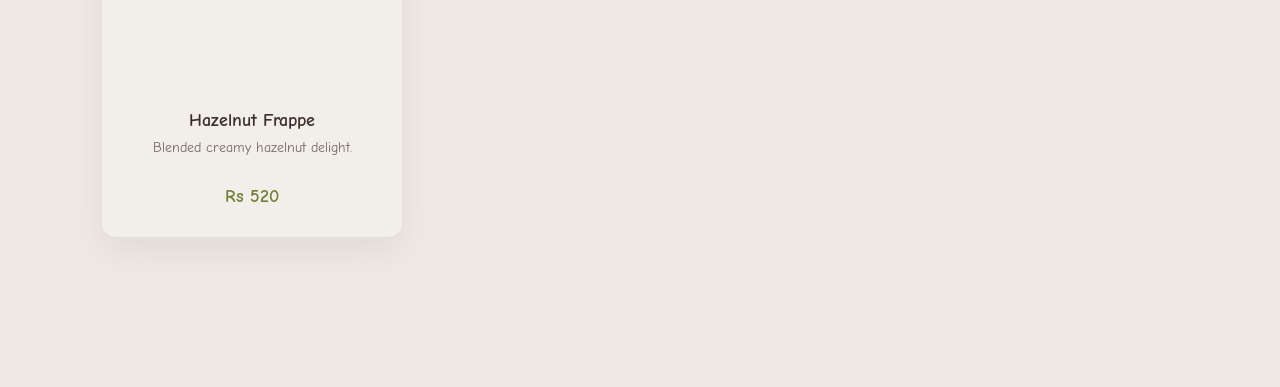
==== commit dff34a79: "add review" ====
--- a/menu.html
+++ b/menu.html
@@ -184,14 +184,14 @@
           font-size: 3.6rem;
         }
       }
-      /* .nav-bar{
-         background-color: #ffffff42;
-      } */
+      h2{
+        text-align: left;
+      }
     </style>
   </head>
   <body>
     <nav class="nav-bar">
-      <a href="#section-1">
+      <a href="index.html">
         <img
           src="./assects/logobackgroundremove.png"
           alt="coffee"
@@ -239,7 +239,7 @@
                 <h3>Classic Espresso</h3>
                 <p>Strong, rich and aromatic shot.</p>
               </div>
-              <span class="price">Rs 509</span>
+              <span class="price">Rs 420</span>
             </div>
           </div>
           <div class="menu-card-wrapper">
@@ -255,7 +255,7 @@
                 <h3>Americano</h3>
                 <p>Smooth espresso with hot water.</p>
               </div>
-              <span class="price">Rs 600</span>
+              <span class="price">Rs 400</span>
             </div>
           </div>
           <div class="menu-card-wrapper">
@@ -271,7 +271,7 @@
                 <h3>Cappuccino</h3>
                 <p>Balanced espresso with creamy foam.</p>
               </div>
-              <span class="price">Rs 650</span>
+              <span class="price">Rs 300</span>
             </div>
           </div>
           <div class="menu-card-wrapper">
@@ -287,7 +287,7 @@
                 <h3>Caramel Latte</h3>
                 <p>Sweet caramel with silky milk blend.</p>
               </div>
-              <span class="price">Rs 690</span>
+              <span class="price">Rs 300</span>
             </div>
           </div>
         </div>
@@ -309,7 +309,7 @@
                 <h3>Iced Mocha</h3>
                 <p>Chocolate espresso served chilled.</p>
               </div>
-              <span class="price">Rs 720</span>
+              <span class="price">Rs 620</span>
             </div>
           </div>
           <div class="menu-card-wrapper">
@@ -325,7 +325,7 @@
                 <h3>Cold Brew</h3>
                 <p>18-hour slow-steeped perfection.</p>
               </div>
-              <span class="price">Rs 740</span>
+              <span class="price">Rs 500</span>
             </div>
           </div>
           <div class="menu-card-wrapper">
@@ -341,7 +341,7 @@
                 <h3>Vanilla Iced Latte</h3>
                 <p>Espresso infused with vanilla notes.</p>
               </div>
-              <span class="price">Rs 760</span>
+              <span class="price">Rs 400</span>
             </div>
           </div>
           <div class="menu-card-wrapper">
@@ -357,7 +357,7 @@
                 <h3>Hazelnut Frappe</h3>
                 <p>Blended creamy hazelnut delight.</p>
               </div>
-              <span class="price">Rs 800</span>
+              <span class="price">Rs 520</span>
             </div>
           </div>
         </div>
--- a/style.css
+++ b/style.css
@@ -2,9 +2,11 @@
   --primarybackground: #efe9e3;
   --secondaryElement: rgb(210, 180, 140);
   --natural: #708238;
-  --typography: #332323;
+  --typography: #392727;
   --button-background: #c9b59c;
   --button-color: black;
+  --coffee-accent: #d2b48c;
+  --bg-cream: #faf7f2;
 }
 
 *,
@@ -39,12 +41,6 @@
   background-color: var(--primarybackground);
   z-index: 1000;
 }
-
-.nav-items {
-  margin-right: 0;
-  margin-left: 0;
-}
-
 .nav-item {
   display: flex;
   list-style: none;
@@ -55,10 +51,13 @@
 .nav-item a {
   color: var(--typography);
   position: relative;
-  font-size: large;
+  font-size: 1.7rem;
   font-weight: 600;
   transition: 0.3s ease;
   text-decoration: none;
+}
+.nav-link.nav-active {
+  color: rgb(0, 0, 0);
 }
 .nav-item a::after {
   content: "";
@@ -73,6 +72,9 @@
   transition: transform 0.3s ease;
 }
 .nav-item a:hover::after {
+  transform: scaleX(1);
+}
+.nav-link.nav-active::after {
   transform: scaleX(1);
 }
 
@@ -242,15 +244,15 @@
 }
 
 .about-content h2 {
-  font-size: 28px;
+  font-size: 3rem;
   letter-spacing: 2px;
   margin-bottom: 10px;
   font-family: "Inria Serif", serif;
-  font-weight: bold;
+  font-weight: 700;
 }
 .underline {
   display: block;
-  width: 60px;
+  width: 70px;
   height: 3px;
   background: #6d4c41;
   margin: 10px auto 20px;
@@ -258,7 +260,7 @@
 .about-content p {
   color: var(--typography);
   line-height: 1.7;
-  font-size: 16px;
+  font-size: 1.6rem;
   margin-bottom: 25px;
 }
 .social-icons {
@@ -350,7 +352,8 @@
   flex-direction: column;
 }
 
-form .input {
+form .input,
+.login-input {
   width: 100%;
   padding: 1.4rem;
   margin-bottom: 1.5rem;
@@ -398,7 +401,7 @@
   margin: auto;
 }
 
-h2 {
+.title {
   text-align: center;
   font-size: large;
 }
@@ -648,7 +651,7 @@
 
 .scroll-to-top {
   position: fixed;
-  bottom: 6rem;
+  bottom: 7.2rem;
   right: 2rem;
   color: var(--typography);
   border: none;
@@ -657,16 +660,25 @@
   font-size: 1.5rem;
   cursor: pointer;
   display: none;
+  background-color: var(--button-background);
+  text-align: center;
+  transition: 0.5s ease;
 }
 
 .scroll-to-top img {
   width: 20px;
-  height: 20px;
+  height: 17px;
+}
+.scroll-to-top:hover {
+  background-color: #b69f83;
+  transform: scale(1.1);
 }
 
 footer .social-media {
   display: flex;
   justify-content: center;
+  align-items: center;
+  text-align: center;
   gap: 2rem;
   margin-top: 1rem;
 }
@@ -713,112 +725,483 @@
   visibility: visible;
 }
 
-#section-5 {
-  display: flex;
-  padding: clamp(2rem, 6vw, 6rem);
-  justify-content: space-between;
-  align-items: center;
-  gap: 4rem;
-}
-.review-left {
-  width: 50%;
-  height: 40rem;
-
+#section-4 {
+  padding: clamp(3rem, 6vw, 6rem) clamp(1.5rem, 5vw, 4rem);
+  text-align: center;
+}
+
+#section-4 h2 {
+  font-size: clamp(1.8rem, 4vw, 2.6rem);
+  font-weight: 700;
+  color: #1a1a1a;
+  font-size: 3rem;
+  color: var(--typography);
+  margin-bottom: 2rem;
+}
+
+.carousel-wrapper {
   display: flex;
   align-items: center;
   justify-content: center;
-}
-
-.review-text {
-  max-width: 38rem;
-  display: flex;
-  flex-direction: column;
-  gap: 1.5rem;
-  padding: 2rem;
-}
-.review-text p:first-child {
-  font-size: 3.5rem;
-  font-weight: 700;
-  line-height: 1.2;
-  color: var(--typography);
-}
-.review-subtext {
-  font-size: 1.2rem;
-  line-height: 1.7;
-  color: var(--typography);
-  opacity: 0.75;
-  max-width: 34ch;
-}
-
-.container-list {
-  width: 100%;
-  height: 40rem;
-  text-align: center;
-  overflow: hidden;
-  position: relative;
-  perspective: 1000px;
-}
-.review-right {
-  width: 50%;
-  transform-style: preserve-3d;
-  position: absolute;
-  top: 0;
-}
+  gap: 1.6rem;
+}
+.carousel-track {
+  display: flex;
+  gap: 2.4rem;
+  justify-content: center;
+  align-items: flex-start;
+  padding: 1.6rem 0 3rem;
+  max-width: 900px;
+  /* overflow: hidden; */
+  width: 830px;
+  flex-wrap: wrap;
+}
+
 .review-card {
-  width: 300px;
-  height: 40rem;
-  background: white;
+  flex-shrink: 0; 
+  background: #ffffff;
   border-radius: 18px;
+  padding: 2.4rem 2rem 2.2rem;
+  width: 260px;
+  min-height: 250px;
   display: flex;
   flex-direction: column;
   align-items: center;
-  justify-content: flex-start;
-  padding: 2rem 1.8rem;
-  box-shadow:
-    0 10px 25px rgba(0, 0, 0, 0.08),
-    0 20px 40px rgba(0, 0, 0, 0.08);
+  /* box-shadow: 0 10px 40px rgba(0, 0, 0, 0.1); */
   transition:
     transform 0.35s ease,
     box-shadow 0.35s ease;
 }
+
 .review-card:hover {
   transform: translateY(-6px);
-  box-shadow:
-    0 18px 35px rgba(0, 0, 0, 0.12),
-    0 30px 60px rgba(0, 0, 0, 0.1);
-}
+  box-shadow: 0 0px 20px rgba(0, 0, 0, 0.13);
+}
+
 .review-photo {
-  width: 95px;
-  height: 95px;
+  width: 100px;
+  height: 100px;
   border-radius: 50%;
   object-fit: cover;
+  border: 4px solid #fff;
+  box-shadow: 0 6px 18px rgba(0, 0, 0, 0.13);
+  margin-bottom: 1.4rem;
+}
+
+.review-name {
+  font-size: 1.7rem;
+  font-weight: 700;
+  color: #1a1a1a;
+  margin-bottom: 1rem;
+}
+
+.review-comment {
+  font-size: 1.2rem;
+  line-height: 1.65;
+  color: #555;
+  font-style: italic;
+  text-align: center;
+  max-width: 24ch;
+}
+
+.carousel-dots {
+  display: flex;
+  justify-content: center;
+  gap: 10px;
+  margin-top: 1rem;
+}
+
+.dot {
+  width: 11px;
+  height: 11px;
+  border-radius: 50%;
+  background: #d4c5b0;
+  display: inline-block;
+  cursor: pointer;
+  transition:
+    background 0.25s ease,
+    transform 0.25s ease;
+}
+
+.dot.active {
+  background: #e8960a;
+  transform: scale(1.25);
+}
+.review-form-wrapper {
+  margin-top: 4rem;
+  text-align: center;
+}
+
+.review-form-title {
+  font-size: 1.6rem;
+  font-weight: 700;
+  color: #1a1a1a;
+  text-transform: uppercase;
+  margin-bottom: 0.6rem;
+  font-family: "Inria Serif", serif;
+}
+
+.review-form {
+  max-width: 560px;
+  margin: 0 auto;
+  display: flex;
+  flex-direction: column;
+  gap: 1.2rem;
+}
+.form-input {
+  flex: 1;
+  padding: 0.85rem 1.2rem;
+  border: 1.5px solid #e0d6c8;
+  border-radius: 10px;
+  font-size: 1.5rem;
+  font-family: inherit;
+  background: #fff;
+  color: #1a1a1a;
+  outline: none;
+  transition:
+    border-color 0.25s ease,
+    box-shadow 0.25s ease;
+}
+.form-input1 {
+  flex: 1;
+  padding: 0.85rem 1.2rem;
+  border: 1.5px solid #e0d6c8;
+  border-radius: 10px;
+  font-size: 1.5rem;
+  display: flex;
+  font-family: inherit;
+  background: #fff;
+  color: #1a1a1a;
+  outline: none;
+  transition:
+    border-color 0.25s ease,
+    box-shadow 0.25s ease;
+}
+
+.form-input:focus {
+  border-color: black;
+}
+.form-textarea {
+  padding: 0.85rem 1.2rem;
+  border: 1.5px solid #e0d6c8;
+  border-radius: 10px;
+  font-size: 1.5rem;
+  font-family: inherit;
+  background: #fff;
+  color: #1a1a1a;
+  resize: vertical;
+  outline: none;
+  transition:
+    border-color 0.25s ease,
+    box-shadow 0.25s ease;
+}
+
+.form-textarea:focus {
+  border-color: black;
+}
+
+.form-submit {
+  align-self: center;
+  background: var(--button-background);
+  color: black;
+  border: none;
+  padding: 0.85rem 2.8rem;
+  border-radius: 10px;
+  font-size: 1.6rem;
+  font-weight: 700;
+  font-family: inherit;
+  cursor: pointer;
+  letter-spacing: 0.05em;
+  transition:
+    background 0.25s ease,
+    transform 0.2s ease,
+    box-shadow 0.25s ease;
+}
+
+.form-submit:hover {
+  background: #c4a47d;
+  transform: translateY(-2px);
+  box-shadow: 0 8px 20px rgba(225, 225, 225, 0.3);
+}
+@media (max-width: 520px) {
+  .form-row {
+    flex-direction: column;
+  }
+}
+.contact {
+  display: flex;
+  flex-direction: column;
+  padding: 8rem 2rem;
+  background-color: var(--primarybackground);
+}
+
+.contact-header {
+  text-align: center;
+  max-width: 70rem;
+  margin: 0 auto 5rem;
+  font-family: "Inria Serif", serif;
+}
+
+.contact-header h2 {
+  font-size: 3rem;
+  color: var(--typography);
   margin-bottom: 1.5rem;
-  border: 4px solid white;
-  box-shadow: 0 6px 16px rgba(0, 0, 0, 0.15);
-}
-
-.review-info {
+}
+
+.contact-header p {
+  color: #666;
+  line-height: 1.6;
+  font-size: 1.6rem;
+}
+
+.contact-wrapper {
+  width: 100%;
+  max-width: 120rem;
+  align-self: center;
+  display: flex;
+  gap: 4rem;
+  padding: 0 5rem;
+}
+.contact-info-card {
+  flex: 1;
+  background: #ffffff;
+  padding: 3rem;
+  border-radius: 15px;
+  box-shadow: 0 10px 30px rgba(0, 0, 0, 0.05);
+}
+.contact-form-container {
+  flex: 1.5;
+  background: #ffffff;
+  padding: 4rem;
+  border-radius: 15px;
+  color: #000;
+}
+.info-item {
+  display: flex;
+  align-items: flex-start;
+  margin-bottom: 2.5rem;
+  font-family: "Inria Serif", serif;
+}
+.info-item .icon {
+  margin-right: 1.5rem;
+  background: rgb(235, 214, 214);
+  padding: 1rem;
+  border-radius: 50%;
+  text-align: center;
+}
+.info-item h3 {
+  font-size: 1.8rem;
+  margin: 0 0 0.5rem 0;
+  color: var(--typography);
+}
+.info-item p {
+  font-size: 1.4rem;
+}
+.map-container {
+  margin-top: 2rem;
+  border-radius: 10px;
+  overflow: hidden;
+}
+.input-group {
+  margin-bottom: 2rem;
+}
+.input-group label {
+  display: block;
+  margin-bottom: 0.8rem;
+  font-weight: 600;
+  color: var(--typography);
+  font-size: 1.5rem;
+}
+.input-group input,
+.input-group textarea {
+  width: 100%;
+  padding: 1.4rem;
+  border-radius: 6px;
+  border: 1px solid #ccc;
+  font-size: 1.4rem;
+}
+
+.btn-submit {
+  width: 100%;
+  padding: 1.5rem;
+  border: none;
+  border-radius: 8px;
+  background: var(--coffee-accent);
+  color: var(--typography);
+  font-weight: bold;
+  font-size: 1.6rem;
+  cursor: pointer;
+  transition:
+    transform 0.2s,
+    background 0.3s;
+}
+#contact-result {
+  width: 100%;
+  text-align: center;
+  padding: 5px;
+  font-size: 1.5rem;
+  font-weight: 600;
+  margin-bottom: 15px;
+}
+
+@media (max-width: 1024px) {
+  .contact-wrapper {
+    padding: 0 2rem;
+    gap: 2rem;
+  }
+}
+
+@media (max-width: 768px) {
+  html {
+    font-size: 50%;
+  }
+  .contact-wrapper {
+    flex-direction: column;
+    padding: 0;
+    width: 100%;
+    max-width: 50rem;
+  }
+
+  .contact-info-card,
+  .contact-form-container {
+    width: 100%;
+    height: auto;
+    padding: 2.5rem;
+  }
+
+  .contact-header h2 {
+    font-size: 2.4rem;
+  }
+}
+.user-profile {
+  position: fixed;
+  top: 7rem;
+  right: -20rem;
+  width: 20rem;
+  min-height: 20rem;
+  background: #e1e0e0;
+  border-left: 1px solid rgba(57, 39, 39, 0.1);
   display: flex;
   flex-direction: column;
+  border-radius: 10px;
   align-items: center;
-  gap: 0.8rem;
-  text-align: center;
-}
-.review-name {
+  padding: 2.5rem 1.5rem 2rem;
+  box-shadow: -4px 0 20px rgba(57, 39, 39, 0.08);
+  transition: right 0.5s ease;
+  z-index: 1500;
+}
+
+.user-profile.active {
+  right: 0;
+}
+
+#profile_picture {
+  position: relative;
+  margin-bottom: 1.2rem;
+}
+canvas {
+  width: 90px;
+  height: 90px;
+  border-radius: 50%;
+  object-fit: cover;
+  border: 3px solid var(--button-background);
+  cursor: pointer;
+}
+
+#user_profile_name {
+  text-align: center;
+  margin-bottom: 1.5rem;
+}
+
+#user_profile_name h2 {
+  font-family: "Inria Serif", serif;
+  font-size: 1.5rem;
+  font-weight: 700;
+  color: var(--typography);
+  margin: 0 0 4px;
+}
+
+#user_profile_name span {
+  font-size: 1.1rem;
+  color: rgba(57, 39, 39, 0.5);
+}
+
+.user-profile button {
+  padding: 0.5rem 1rem;
+  border-radius: 5px;
+  background-color: rgba(214, 45, 45, 0.842);
+  border: none;
+  cursor: pointer;
+  font-size: 1.5rem;
+  transition: transform 0.3s ease;
+}
+.user-profile button:hover {
+  transform: scale(1.1);
+}
+
+.info-icon {
+  width: 20px;
+}
+.nav-userprofile {
+  border-radius: 50%;
+  object-fit: cover;
+  display: none;
+}
+#alert-container {
+  position: fixed;
+  bottom: 2rem;
+  left: 2rem;
+  z-index: 9999;
+  display: flex;
+  flex-direction: column;
+  gap: 1rem;
+}
+
+.alert-toast {
+  display: flex;
+  align-items: center;
+  min-width: 30rem;
+  padding: 1.5rem;
+  background: white;
+  border-radius: 8px;
+  box-shadow: 0 1rem 3rem var(--color-shadow);
+  transform: translateX(-120%);
+  transition: transform 0.4s cubic-bezier(0.68, -0.55, 0.265, 1.55);
+}
+.alert-toast.show {
+  transform: translateX(0);
+  transition: transform 0.4s ease;
+}
+
+.alert-icon {
+  width: 2.4rem;
+  height: 2.4rem;
+  margin-right: 1.2rem;
+  flex-shrink: 0;
+}
+.alert-toast.success .alert-icon {
+  color: rgb(139, 234, 15);
+}
+.alert-toast.error .alert-icon {
+  color: #e74c3c;
+}
+.alert-toast.warning .alert-icon {
+  color: #f1c40f;
+}
+.alert-msg {
   font-size: 1.4rem;
+  color: var(--color-typography);
   font-weight: 600;
-  color: var(--natural);
-  letter-spacing: 0.4px;
-}
-.review-date {
-  font-size: 0.9rem;
-  color: var(--typography);
-  opacity: 0.6;
-}
-.review-comment {
-  margin-top: 0.6rem;
-  font-size: 1rem;
-  line-height: 1.6;
-  color: var(--typography);
-  max-width: 26ch;
-}
+  flex-grow: 1;
+}
+.alert-close {
+  background: none;
+  border: none;
+  font-size: 2rem;
+  cursor: pointer;
+  opacity: 0.5;
+  padding-left: 1rem;
+}
+.alert-close:hover {
+  opacity: 1;
+}
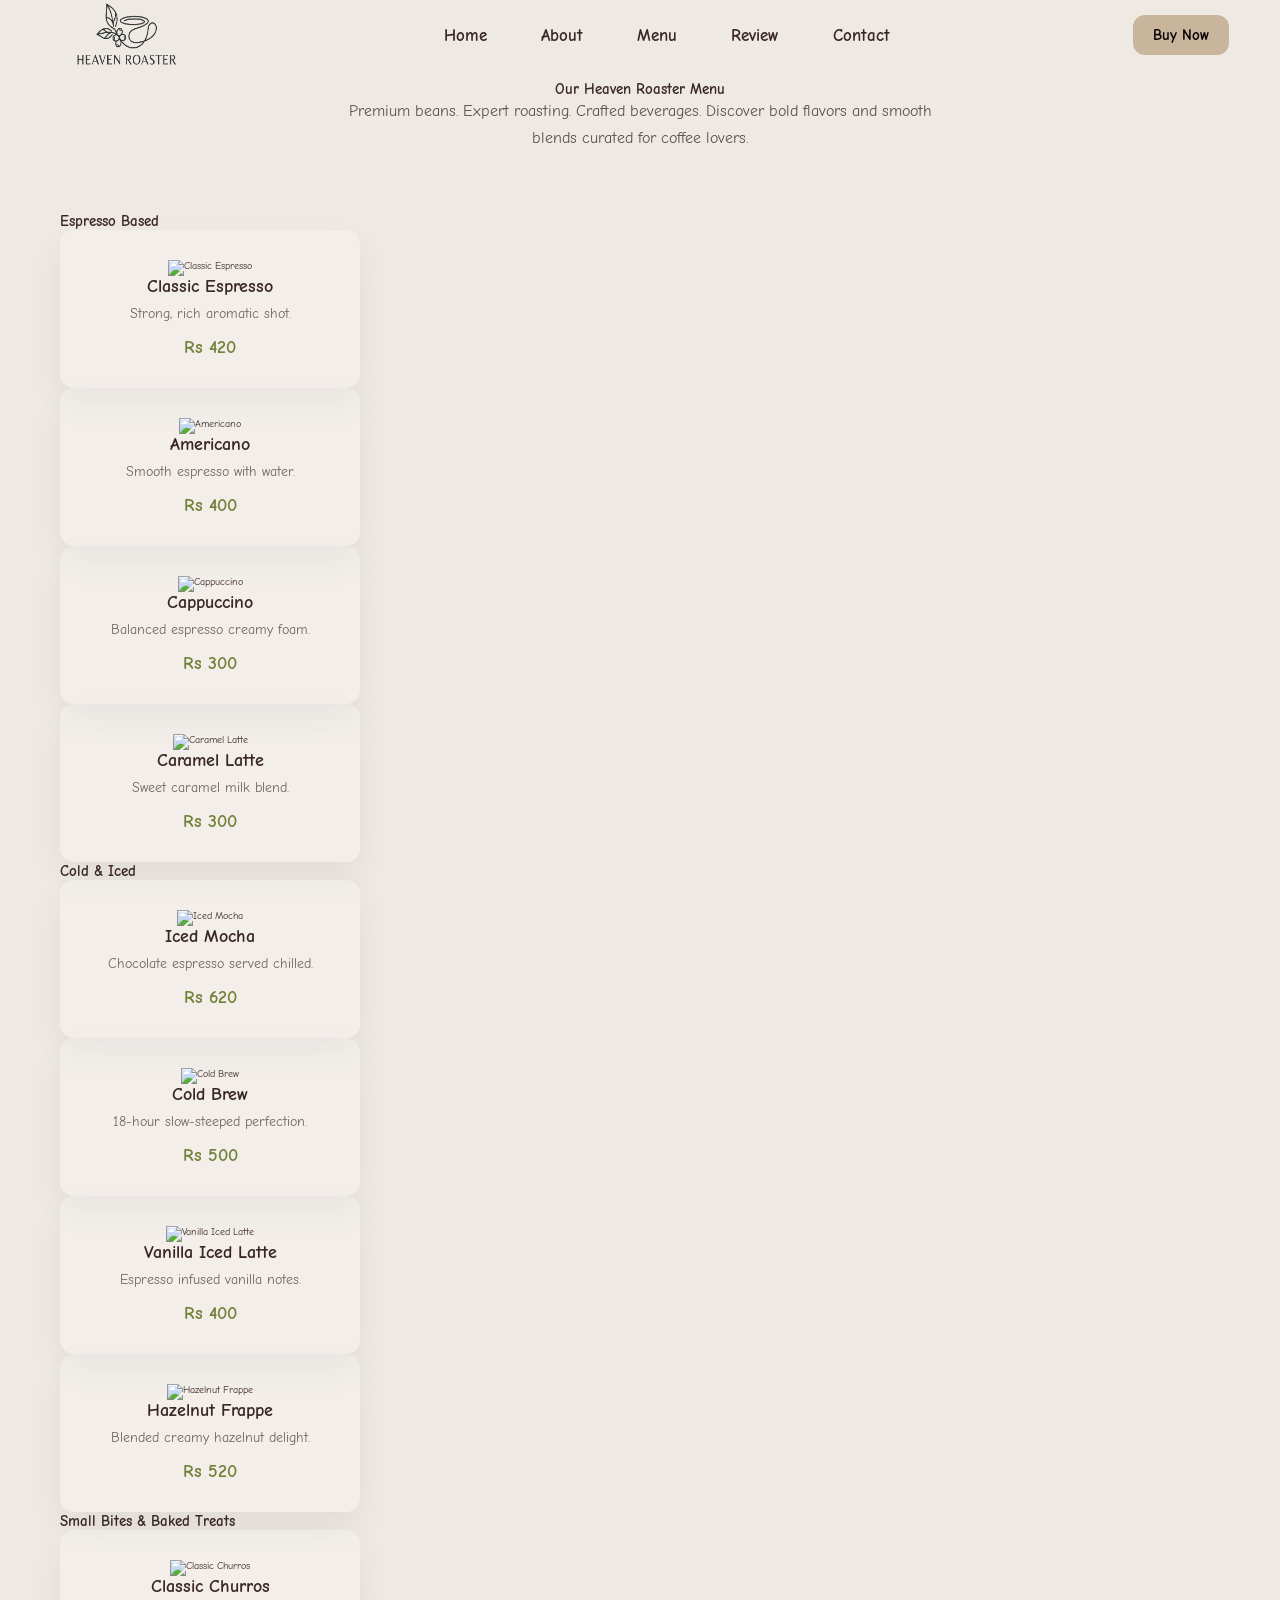
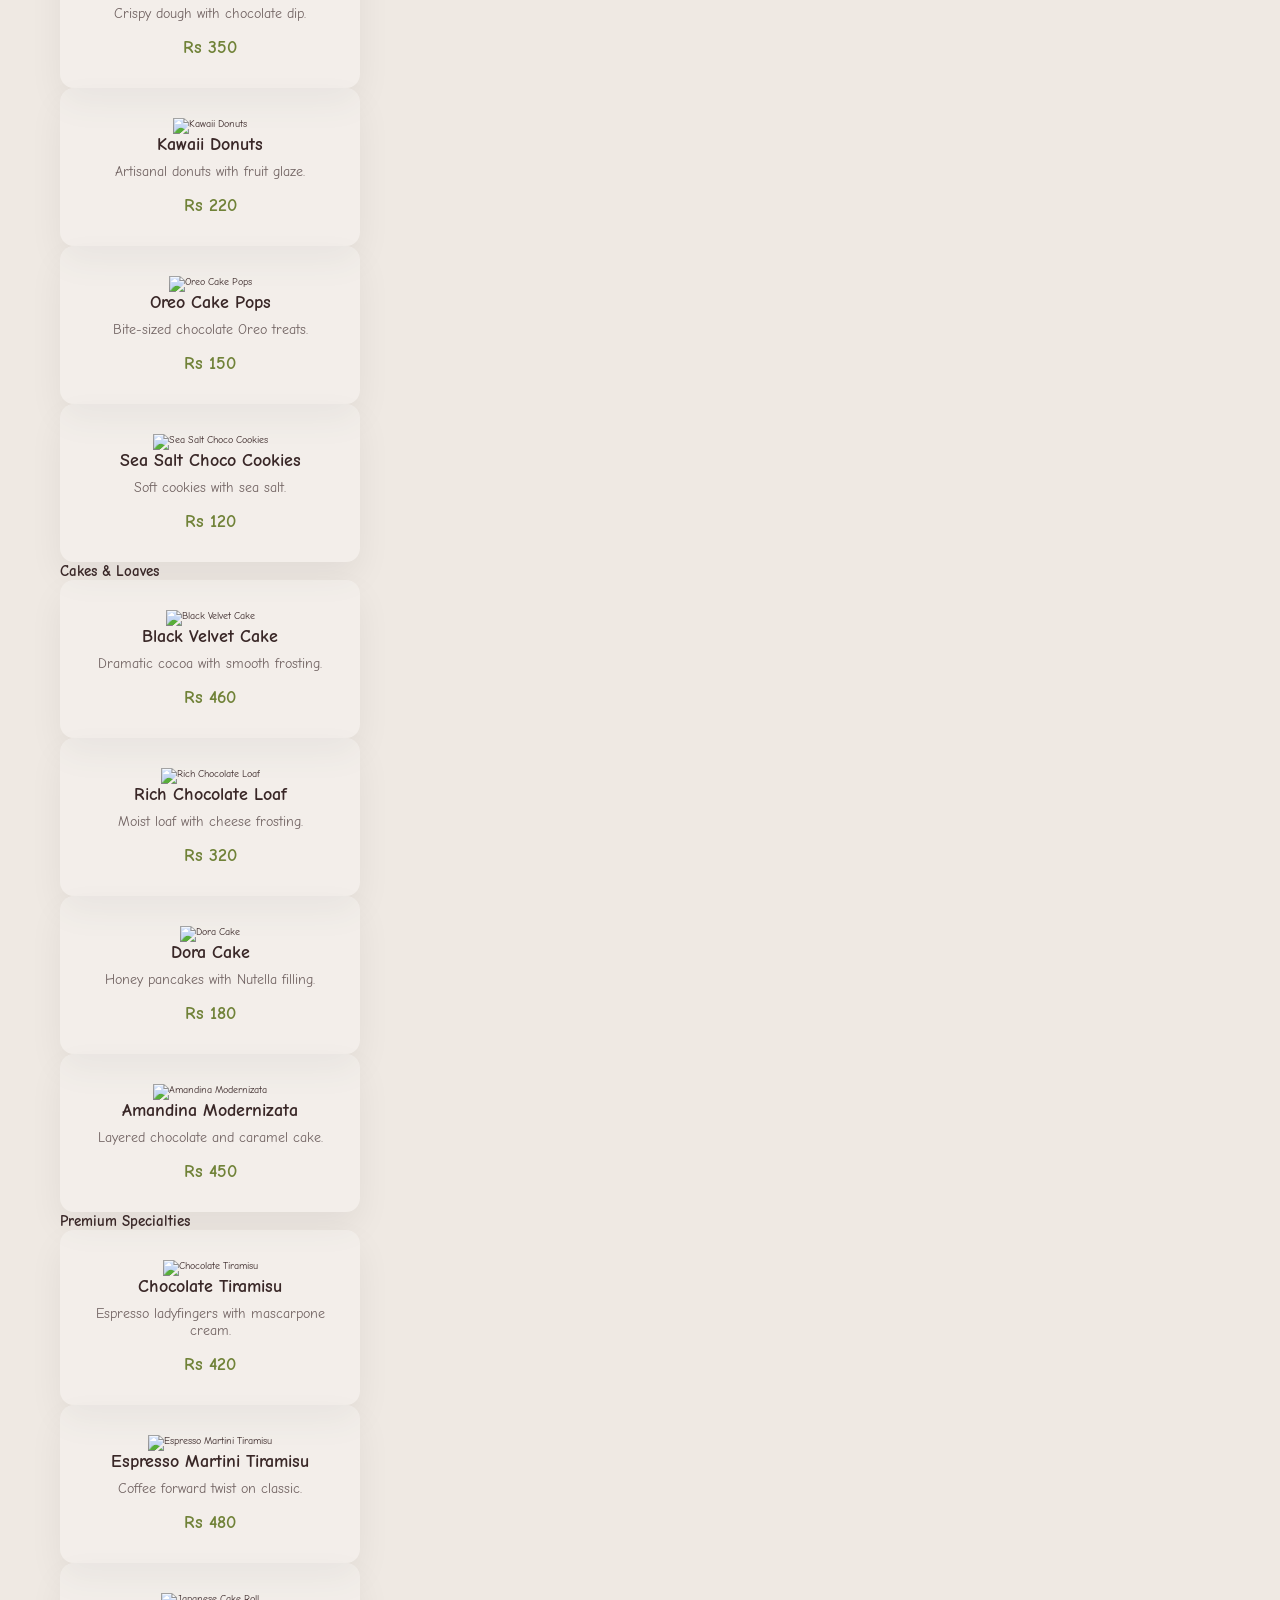
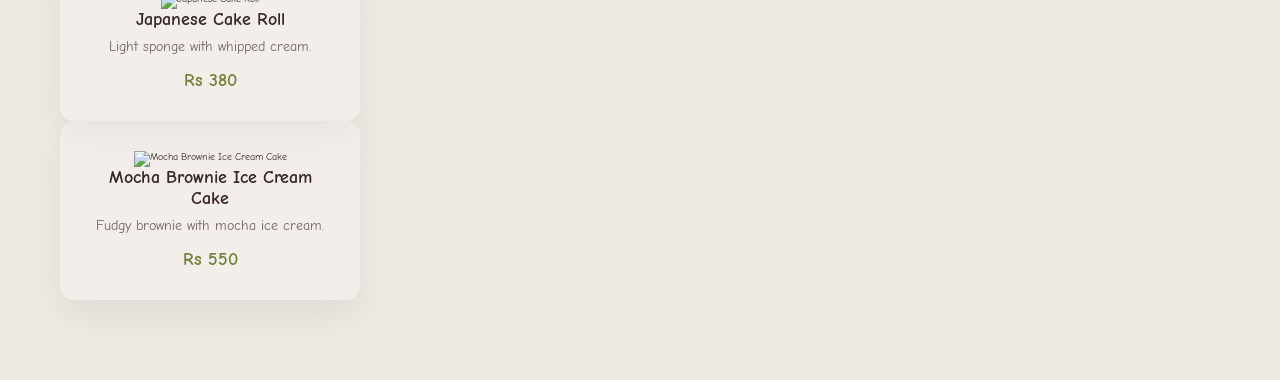
==== commit 53de341e: "used local storage to add a login" ====
--- a/menu.html
+++ b/menu.html
@@ -11,183 +11,8 @@
       rel="stylesheet"
     />
     <link rel="stylesheet" href="style.css" />
-    <style>
-      :root {
-        --primarybackground: #efe9e3;
-        --secondaryElement: #d2b48c;
-        --natural: #708238;
-        --typography: #3c2f2f;
-        --button-background: #c9b59c;
-      }
+    <link rel="stylesheet" href="menu.css">
 
-      * {
-        margin: 0;
-        padding: 0;
-        box-sizing: border-box;
-      }
-      html {
-        font-size: 62.5%;
-      }
-      body {
-        font-family: "Comic Neue", cursive;
-        background: var(--primarybackground);
-        color: var(--typography);
-      }
-
-      .menu-section {
-        padding: 8rem 8%;
-      }
-
-      .menu-header {
-        text-align: center;
-        max-width: 60rem;
-        margin: 0 auto 6rem auto;
-      }
-      .menu-header:nth-child(1) {
-        animation-delay: 0.5s;
-      }
-      @keyframes fadein {
-        from {
-          opacity: 0;
-          transform: translateY(-20px);
-        }
-        to {
-          opacity: 1;
-          transform: translateY(0);
-        }
-      }
-
-      .menu-header h1 {
-        font-size: 4.6rem;
-        margin-bottom: 2rem;
-        letter-spacing: 1px;
-        animation: fadein 1s ease both;
-        animation-delay: 0.2s;
-      }
-
-      .menu-header p {
-        font-size: 1.6rem;
-        line-height: 1.7;
-        opacity: 0.75;
-        animation: fadein 1s ease both;
-      }
-
-      .menu-category {
-        margin-bottom: 7rem;
-      }
-
-      .category-title {
-        font-size: 2.2rem;
-        margin-bottom: 3rem;
-        padding-left: 16px;
-        border-left: 5px solid var(--secondaryElement);
-      }
-
-      .menu-grid {
-        display: grid;
-        grid-template-columns: repeat(auto-fit, minmax(26rem, 1fr));
-        gap: 3rem;
-      }
-      .menu-card-wrapper {
-        animation: fadeUp 0.7s both;
-      }
-      .menu-card-wrapper:nth-child(1) {
-        animation-delay: 200ms;
-      }
-      .menu-card-wrapper:nth-child(2) {
-        animation-delay: 250ms;
-      }
-      .menu-card-wrapper:nth-child(3) {
-        animation-delay: 300ms;
-      }
-      .menu-card-wrapper:nth-child(4) {
-        animation-delay: 350ms;
-      }
-      .menu-card-wrapper:nth-child(5) {
-        animation-delay: 400ms;
-      }
-
-      .menu-card {
-        background: #fbfafa45;
-        padding: 3rem;
-        border-radius: 14px;
-        display: flex;
-        flex-direction: column;
-        justify-content: space-between;
-        align-items: center;
-        text-align: center;
-        gap: 1.5rem;
-        box-shadow: 0 15px 35px rgba(0, 0, 0, 0.06);
-        transition:
-          transform 0.3s ease,
-          box-shadow 0.3s ease;
-        cursor: pointer;
-        height: 100%;
-      }
-      .menu-card:hover {
-        transform: translateY(-6px);
-        box-shadow: 0 22px 45px rgba(0, 0, 0, 0.12);
-      }
-
-      @keyframes fadeUp {
-        from {
-          opacity: 0;
-          transform: translateY(30px);
-        }
-        to {
-          opacity: 1;
-          transform: translateY(0);
-        }
-      }
-
-      .menu-img {
-        width: 100%;
-        height: 16rem;
-        object-fit: cover;
-        border-radius: 10px;
-        display: block;
-        transition: transform 0.4s ease;
-      }
-
-      .menu-card:hover .menu-img {
-        transform: scale(1.04);
-      }
-
-      .menu-img-wrapper {
-        width: 100%;
-        overflow: hidden;
-        border-radius: 10px;
-      }
-
-      .menu-info h3 {
-        font-size: 1.8rem;
-        margin-bottom: 0.8rem;
-      }
-
-      .menu-info p {
-        font-size: 1.4rem;
-        opacity: 0.7;
-      }
-
-      .price {
-        font-size: 1.8rem;
-        font-weight: 700;
-        color: var(--natural);
-      }
-
-      @media (max-width: 768px) {
-        .menu-section {
-          padding: 6rem 6%;
-        }
-
-        .menu-header h1 {
-          font-size: 3.6rem;
-        }
-      }
-      h2{
-        text-align: left;
-      }
-    </style>
   </head>
   <body>
     <nav class="nav-bar">
@@ -206,8 +31,8 @@
           <li><a href="index.html" class="nav-link">Home</a></li>
           <li><a href="index.html#section-2" class="nav-link">About</a></li>
           <li><a href="index.html#section-3" class="nav-link">Menu</a></li>
-          <li><a href="index.html#section-4" class="nav-link">review</a></li>
-          <li><a href="index.html#section-5" class="nav-link">contact</a></li>
+          <li><a href="index.html#section-4" class="nav-link">Review</a></li>
+          <li><a href="index.html#section-5" class="nav-link">Contact</a></li>
         </ul>
       </div>
 
@@ -222,146 +47,33 @@
           flavors and smooth blends curated for coffee lovers.
         </p>
       </div>
+      <div class="menu-category">
+        <div class="menu-card-wrapper">
+          <h2 class="category-title">Espresso Based</h2>
+          <div class="menu-grid" id="espresso"></div>
+        </div>
 
-      <div class="menu-category">
-        <h2 class="category-title">Espresso Based</h2>
-        <div class="menu-grid">
-          <div class="menu-card-wrapper">
-            <div class="menu-card">
-              <div class="menu-img-wrapper">
-                <img
-                  class="menu-img"
-                  src="assects/classic_expresso.jpg"
-                  alt="Classic Espresso"
-                />
-              </div>
-              <div class="menu-info">
-                <h3>Classic Espresso</h3>
-                <p>Strong, rich and aromatic shot.</p>
-              </div>
-              <span class="price">Rs 420</span>
-            </div>
-          </div>
-          <div class="menu-card-wrapper">
-            <div class="menu-card">
-              <div class="menu-img-wrapper">
-                <img
-                  class="menu-img"
-                  src="assects/americano.jpg"
-                  alt="Americano"
-                />
-              </div>
-              <div class="menu-info">
-                <h3>Americano</h3>
-                <p>Smooth espresso with hot water.</p>
-              </div>
-              <span class="price">Rs 400</span>
-            </div>
-          </div>
-          <div class="menu-card-wrapper">
-            <div class="menu-card">
-              <div class="menu-img-wrapper">
-                <img
-                  class="menu-img"
-                  src="assects/cappucchino.jpg"
-                  alt="Cappuccino"
-                />
-              </div>
-              <div class="menu-info">
-                <h3>Cappuccino</h3>
-                <p>Balanced espresso with creamy foam.</p>
-              </div>
-              <span class="price">Rs 300</span>
-            </div>
-          </div>
-          <div class="menu-card-wrapper">
-            <div class="menu-card">
-              <div class="menu-img-wrapper">
-                <img
-                  class="menu-img"
-                  src="assects/caramel_latte.jpg"
-                  alt="Caramel Latte"
-                />
-              </div>
-              <div class="menu-info">
-                <h3>Caramel Latte</h3>
-                <p>Sweet caramel with silky milk blend.</p>
-              </div>
-              <span class="price">Rs 300</span>
-            </div>
-          </div>
+        <div class="menu-card-wrapper">
+          <h2 class="category-title">Cold & Iced</h2>
+          <div class="menu-grid" id="cold-iced"></div>
         </div>
-      </div>
 
-      <div class="menu-category">
-        <h2 class="category-title">Cold &amp; Iced</h2>
-        <div class="menu-grid">
-          <div class="menu-card-wrapper">
-            <div class="menu-card">
-              <div class="menu-img-wrapper">
-                <img
-                  class="menu-img"
-                  src="assects/iced_latte.jpg"
-                  alt="Iced Mocha"
-                />
-              </div>
-              <div class="menu-info">
-                <h3>Iced Mocha</h3>
-                <p>Chocolate espresso served chilled.</p>
-              </div>
-              <span class="price">Rs 620</span>
-            </div>
-          </div>
-          <div class="menu-card-wrapper">
-            <div class="menu-card">
-              <div class="menu-img-wrapper">
-                <img
-                  class="menu-img"
-                  src="assects/nitrro.png"
-                  alt="Cold Brew"
-                />
-              </div>
-              <div class="menu-info">
-                <h3>Cold Brew</h3>
-                <p>18-hour slow-steeped perfection.</p>
-              </div>
-              <span class="price">Rs 500</span>
-            </div>
-          </div>
-          <div class="menu-card-wrapper">
-            <div class="menu-card">
-              <div class="menu-img-wrapper">
-                <img
-                  class="menu-img"
-                  src="assects/Iced_Vanilla_Almond_Milk_Latte_5_Minutes_-_Chasety.jpg"
-                  alt="Vanilla Iced Latte"
-                />
-              </div>
-              <div class="menu-info">
-                <h3>Vanilla Iced Latte</h3>
-                <p>Espresso infused with vanilla notes.</p>
-              </div>
-              <span class="price">Rs 400</span>
-            </div>
-          </div>
-          <div class="menu-card-wrapper">
-            <div class="menu-card">
-              <div class="menu-img-wrapper">
-                <img
-                  class="menu-img"
-                  src="assects/Hazelnut_Latte.jpg"
-                  alt="Hazelnut Frappe"
-                />
-              </div>
-              <div class="menu-info">
-                <h3>Hazelnut Frappe</h3>
-                <p>Blended creamy hazelnut delight.</p>
-              </div>
-              <span class="price">Rs 520</span>
-            </div>
-          </div>
+        <div class="menu-card-wrapper">
+          <h2 class="category-title">Small Bites & Baked Treats</h2>
+          <div class="menu-grid" id="smallbites"></div>
+        </div>
+
+        <div class="menu-card-wrapper">
+          <h2 class="category-title">Cakes & Loaves</h2>
+          <div class="menu-grid" id="cakes"></div>
+        </div>
+
+        <div class="menu-card-wrapper">
+          <h2 class="category-title">Premium Specialties</h2>
+          <div class="menu-grid" id="premium"></div>
         </div>
       </div>
     </section>
+    <script type="module" src="menu.js"></script>
   </body>
 </html>
--- a/style.css
+++ b/style.css
@@ -187,6 +187,7 @@
     height: 50rem;
     animation: imagefadein 1s ease-out forwards;
   }
+
   @keyframes imagefadein {
     from {
       opacity: 0;
@@ -237,6 +238,7 @@
   height: 350px;
   object-fit: cover;
   border-radius: 50%;
+  pointer-events: none;
 }
 .about-content {
   max-width: 500px;
@@ -353,7 +355,7 @@
 }
 
 form .input,
-.login-input {
+.login-username,.login-password{
   width: 100%;
   padding: 1.4rem;
   margin-bottom: 1.5rem;
@@ -440,6 +442,9 @@
   .nav-bar .logo {
     width: 10rem;
     height: 7rem;
+  }
+  .text {
+    margin-top: 2rem;
   }
 }
 
@@ -646,7 +651,7 @@
   justify-content: space-between;
 }
 footer p {
-  font-size: 1.8rem;
+  font-size: 1.5rem;
 }
 
 .scroll-to-top {
@@ -679,7 +684,7 @@
   justify-content: center;
   align-items: center;
   text-align: center;
-  gap: 2rem;
+  gap: clamp(1.2rem, 2vh, 2rem);
   margin-top: 1rem;
 }
 .social-tag {
@@ -698,6 +703,7 @@
   width: 25px;
   height: 25px;
 }
+
 .social-tag svg {
   fill: var(--primarybackground);
 }
@@ -758,16 +764,16 @@
 }
 
 .review-card {
-  flex-shrink: 0; 
+  flex-shrink: 0;
   background: #ffffff;
   border-radius: 18px;
   padding: 2.4rem 2rem 2.2rem;
   width: 260px;
-  min-height: 250px;
+  min-height: 265px;
+  max-width: 265px;
   display: flex;
   flex-direction: column;
   align-items: center;
-  /* box-shadow: 0 10px 40px rgba(0, 0, 0, 0.1); */
   transition:
     transform 0.35s ease,
     box-shadow 0.35s ease;
@@ -775,7 +781,7 @@
 
 .review-card:hover {
   transform: translateY(-6px);
-  box-shadow: 0 0px 20px rgba(0, 0, 0, 0.13);
+  box-shadow: 0 0px 20px rgba(18, 18, 18, 0.341);
 }
 
 .review-photo {
@@ -799,9 +805,8 @@
   font-size: 1.2rem;
   line-height: 1.65;
   color: #555;
-  font-style: italic;
-  text-align: center;
-  max-width: 24ch;
+  text-align: center;
+  max-width: 170px;
 }
 
 .carousel-dots {
@@ -868,7 +873,6 @@
   border: 1.5px solid #e0d6c8;
   border-radius: 10px;
   font-size: 1.5rem;
-  display: flex;
   font-family: inherit;
   background: #fff;
   color: #1a1a1a;
@@ -927,7 +931,17 @@
   .form-row {
     flex-direction: column;
   }
-}
+  footer .social-tag svg {
+    width: 20px;
+    height: 20px;
+}
+footer p {
+    font-size: 1.5rem;
+    margin-bottom: -10px;
+}
+.social-tag {
+  padding: 0.7rem;}
+  }
 .contact {
   display: flex;
   flex-direction: column;
@@ -1113,7 +1127,7 @@
   margin-bottom: 1.5rem;
 }
 
-#user_profile_name h2 {
+#user_profile_name h2,#user_profile_name h2 span {
   font-family: "Inria Serif", serif;
   font-size: 1.5rem;
   font-weight: 700;
@@ -1121,7 +1135,7 @@
   margin: 0 0 4px;
 }
 
-#user_profile_name span {
+#user_profile_name p {
   font-size: 1.1rem;
   color: rgba(57, 39, 39, 0.5);
 }
@@ -1129,9 +1143,11 @@
 .user-profile button {
   padding: 0.5rem 1rem;
   border-radius: 5px;
-  background-color: rgba(214, 45, 45, 0.842);
+  background-color: var(--button-background);
   border: none;
   cursor: pointer;
+  font-size: medium;
+  font-weight: bold;
   font-size: 1.5rem;
   transition: transform 0.3s ease;
 }
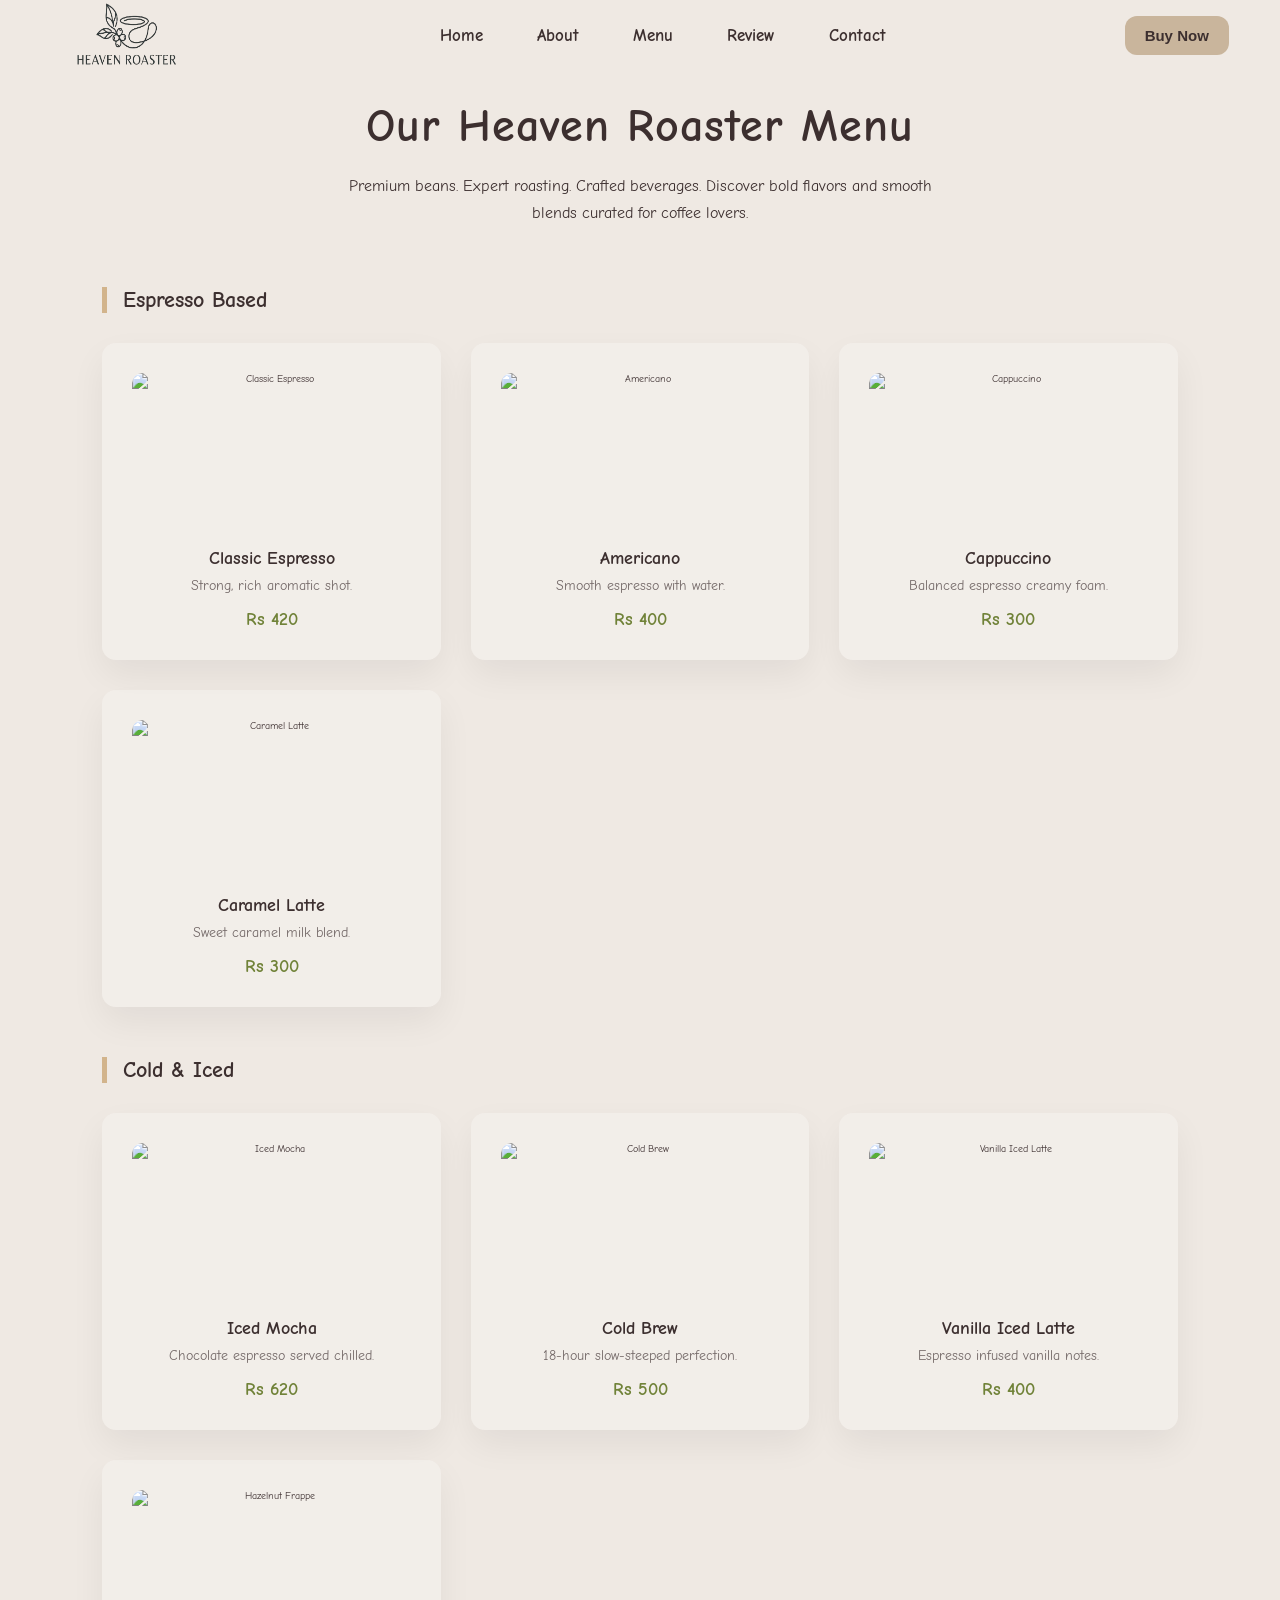
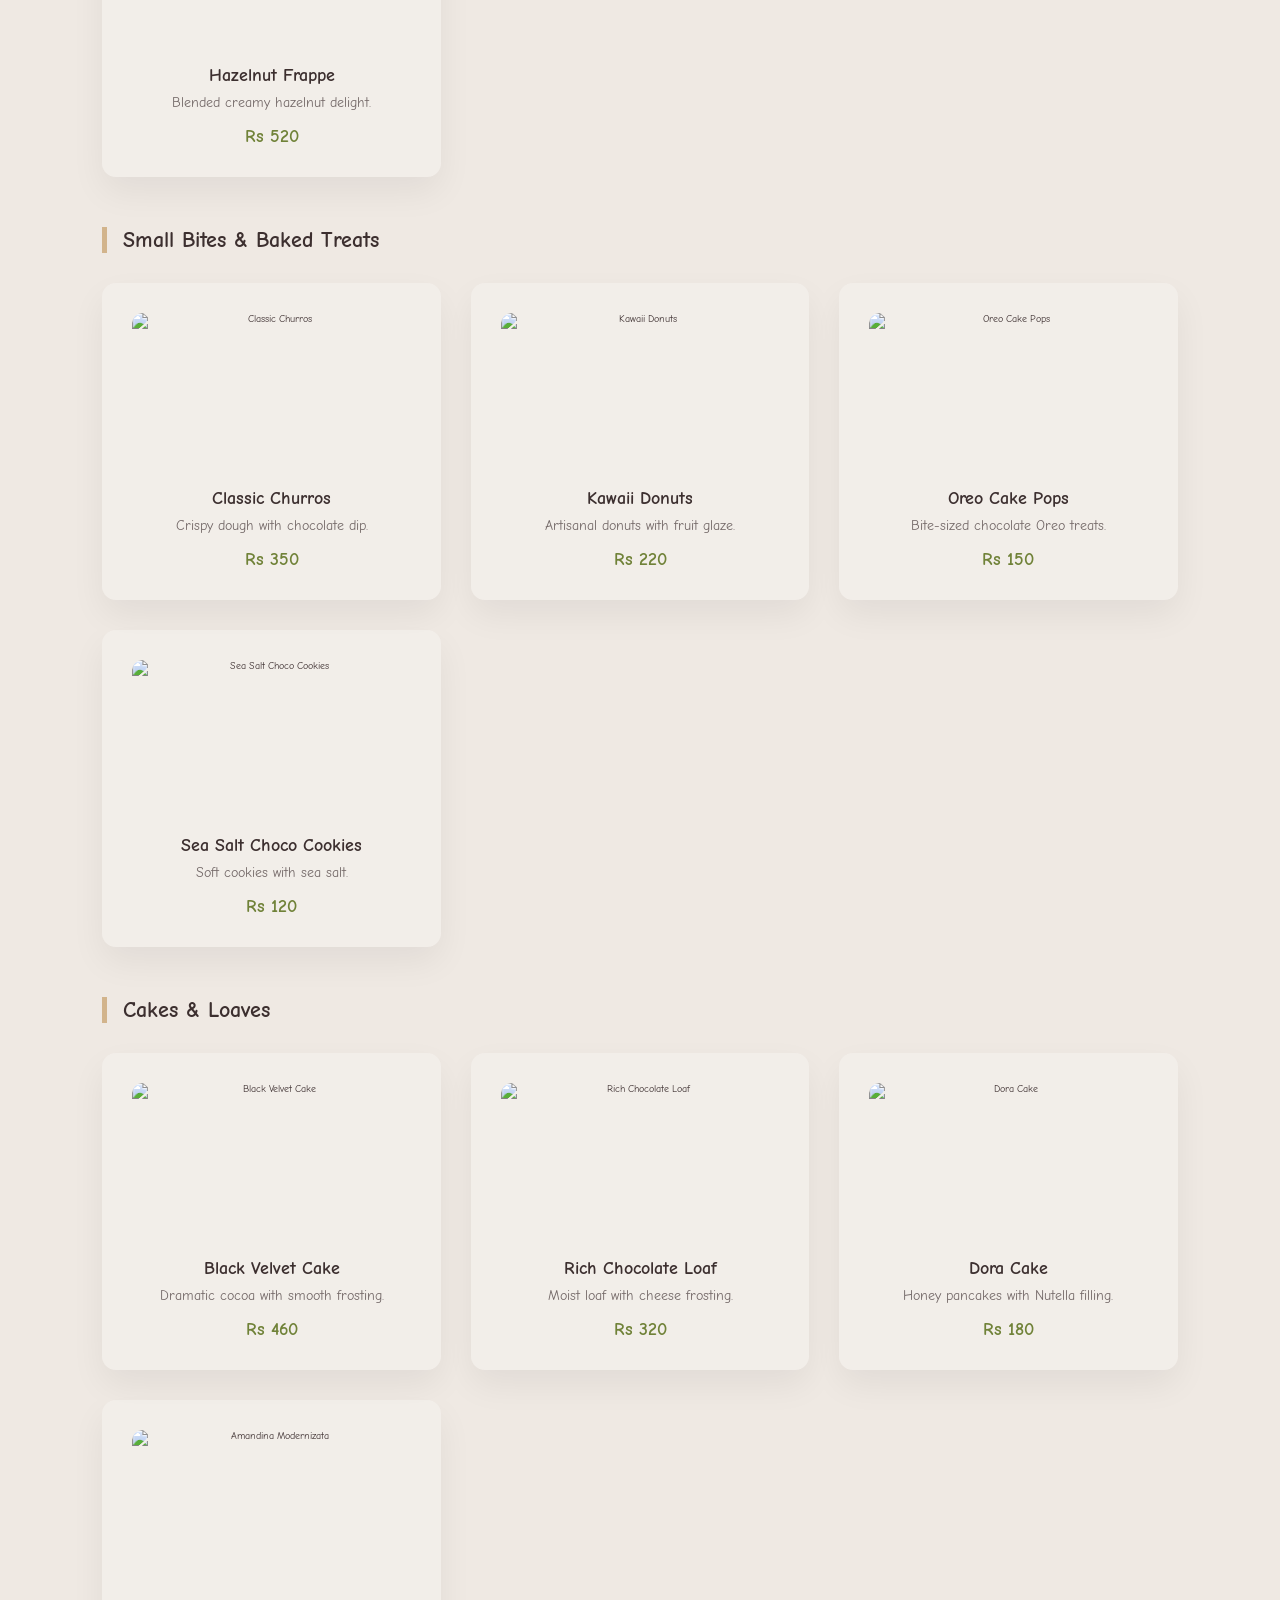
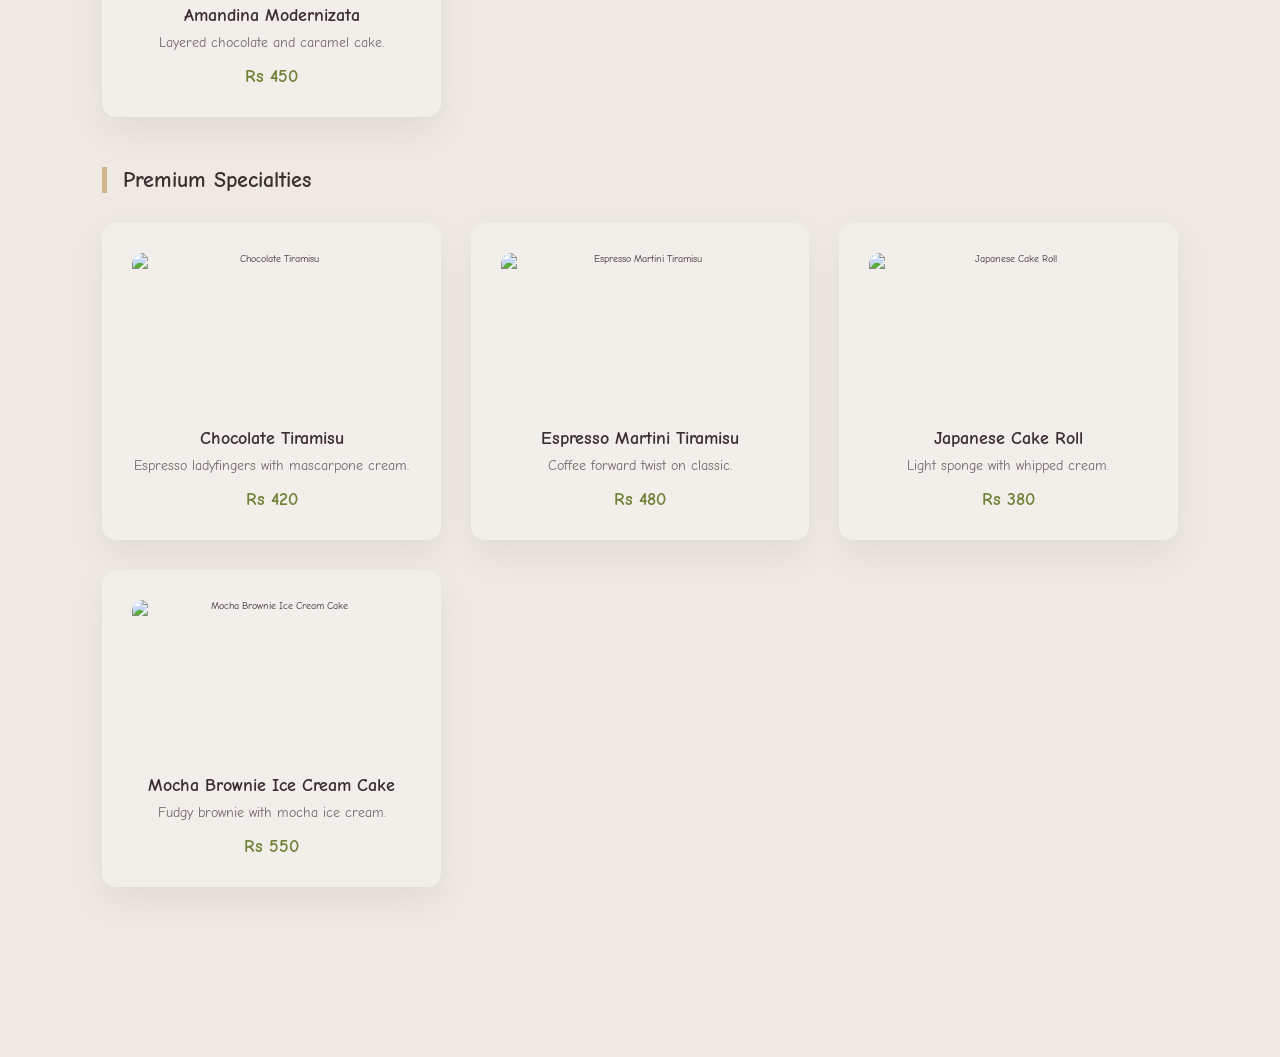
==== commit a8bef520: "navbarcss added" ====
--- a/menu.html
+++ b/menu.html
@@ -10,9 +10,8 @@
       href="https://fonts.googleapis.com/css2?family=Comic+Neue:wght@400;700&display=swap"
       rel="stylesheet"
     />
-    <link rel="stylesheet" href="style.css" />
-    <link rel="stylesheet" href="menu.css">
-
+    <link rel="stylesheet" href="menu.css" />
+    <link rel="stylesheet" href="Navbar.css" />
   </head>
   <body>
     <nav class="nav-bar">
--- a/menu.css
+++ b/menu.css
@@ -0,0 +1,172 @@
+:root {
+  --primarybackground: #efe9e3;
+  --secondaryElement: #d2b48c;
+  --natural: #708238;
+  --typography: #3c2f2f;
+  --button-background: #c9b59c;
+}
+
+* {
+  margin: 0;
+  padding: 0;
+  box-sizing: border-box;
+}
+html {
+  font-size: 62.5%;
+}
+body {
+  font-family: "Comic Neue", cursive;
+  background: var(--primarybackground);
+  color: var(--typography);
+}
+
+.menu-section {
+  padding: 10rem 8%;
+}
+
+.menu-header {
+  text-align: center;
+  max-width: 60rem;
+  margin: 0 auto 6rem auto;
+}
+.menu-header:nth-child(1) {
+  animation-delay: 0.5s;
+}
+@keyframes fadein {
+  from {
+    opacity: 0;
+    transform: translateY(-20px);
+  }
+  to {
+    opacity: 1;
+    transform: translateY(0);
+  }
+}
+
+.menu-header h1 {
+  font-size: 4.6rem;
+  margin-bottom: 2rem;
+  letter-spacing: 1px;
+  animation: fadein 1s ease both;
+  animation-delay: 0.2s;
+}
+
+.menu-header p {
+  font-size: 1.6rem;
+  line-height: 1.7;
+  opacity: 0.75;
+  animation: fadein 1s ease both;
+}
+
+.menu-category {
+  margin-bottom: 7rem;
+}
+
+.category-title {
+  font-size: 2.2rem;
+  margin-bottom: 3rem;
+  padding-left: 16px;
+  border-left: 5px solid var(--secondaryElement);
+}
+.menu-grid {
+  display: grid;
+  grid-template-columns: repeat(auto-fit, minmax(26rem, 1fr));
+  gap: 3rem;
+  margin-bottom: 5rem;
+  animation: fadeUp 0.7s both;
+}
+.menu-wrapper {
+  animation: fadeUp 0.6s ease-in-out both;
+  height: 100%;
+}
+
+.menu-card {
+  background: #fbfafa45;
+  padding: 3rem;
+  border-radius: 14px;
+  display: flex;
+  flex-direction: column;
+  justify-content: space-between;
+  align-items: center;
+  text-align: center;
+  gap: 1.5rem;
+  box-shadow: 0 15px 35px rgba(0, 0, 0, 0.06);
+  transition: all 0.3s ease;
+  cursor: pointer;
+  height: 100%;
+}
+.menu-card:hover {
+  transform: translateY(-6px);
+  box-shadow: 0 22px 45px rgba(0, 0, 0, 0.12);
+}
+
+.menu-wrapper:nth-child(1) {
+  animation-delay: 200ms;
+}
+.menu-wrapper:nth-child(2) {
+  animation-delay: 250ms;
+}
+.menu-wrapper:nth-child(3) {
+  animation-delay: 300ms;
+}
+.menu-wrapper:nth-child(4) {
+  animation-delay: 350ms;
+}
+@keyframes fadeUp {
+  from {
+    opacity: 0;
+    transform: translateY(30px);
+  }
+  to {
+    opacity: 1;
+    transform: translateY(0);
+  }
+}
+
+.menu-img {
+  width: 100%;
+  height: 16rem;
+  object-fit: cover;
+  border-radius: 10px;
+  display: block;
+  transition: transform 0.4s ease;
+}
+
+.menu-card:hover .menu-img {
+  transform: scale(1.04);
+}
+
+.menu-img-wrapper {
+  width: 100%;
+  overflow: hidden;
+  border-radius: 10px;
+}
+
+.menu-info h3 {
+  font-size: 1.8rem;
+  margin-bottom: 0.8rem;
+}
+
+.menu-info p {
+  font-size: 1.4rem;
+  opacity: 0.7;
+}
+
+.price {
+  font-size: 1.8rem;
+  font-weight: 700;
+  color: var(--natural);
+}
+
+@media (max-width: 768px) {
+  .menu-section {
+    padding: 6%;
+  }
+
+  .menu-header h1 {
+    font-size: 3.6rem;
+  }
+}
+h2 {
+  text-align: left;
+}
--- a/Navbar.css
+++ b/Navbar.css
@@ -0,0 +1,175 @@
+.nav-bar {
+  width: 100%;
+  height: 7rem;
+  display: flex;
+  position: fixed;
+  top: 0;
+  align-items: center;
+  justify-content: space-between;
+  padding: 0 clamp(2rem, 4vw, 6rem);
+  backdrop-filter: blur(10px);
+  background-color: var(--primarybackground);
+  z-index: 1000;
+}
+.nav-item {
+  display: flex;
+  list-style: none;
+  justify-content: space-evenly;
+  gap: 5.4rem;
+}
+
+.nav-item a {
+  color: var(--typography);
+  position: relative;
+  font-size: 1.7rem;
+  font-weight: 600;
+  transition: 0.3s ease;
+  text-decoration: none;
+}
+.nav-link.nav-active {
+  color: rgb(0, 0, 0);
+}
+.nav-item a::after {
+  content: "";
+  position: absolute;
+  width: 100%;
+  height: 2px;
+  background-color: var(--typography);
+  left: 0;
+  bottom: -4px;
+  transform: scaleX(0);
+  transform-origin: center;
+  transition: transform 0.3s ease;
+}
+.nav-item a:hover::after {
+  transform: scaleX(1);
+}
+.nav-link.nav-active::after {
+  transform: scaleX(1);
+}
+
+.nav-item a:hover {
+  color: black;
+  transition: all 0.3s ease;
+}
+.nav-bar button {
+  padding: 1.1rem 2rem;
+  border-radius: 12px;
+  color: var(--button-color);
+  background-color: var(--button-background);
+  border-style: none;
+  font-size: 1.5rem;
+  font-weight: bolder;
+  transition: transform 0.5s;
+  cursor: pointer;
+  &:hover {
+    transform: scale(1.05);
+  }
+}
+.close,
+.ham {
+  display: none;
+}
+@media (max-width: 768px) {
+  .about-container {
+    flex-direction: column;
+    text-align: center;
+  }
+
+  .about-image img {
+    width: 250px;
+    height: 250px;
+  }
+  .nav-item {
+    gap: 4rem;
+  }
+  .nav-item a {
+    font-size: medium;
+  }
+  .nav-bar button {
+    padding: 1rem 1.5rem;
+  }
+
+  .nav-bar .logo {
+    width: 10rem;
+    height: 7rem;
+  }
+}
+@media (max-width: 426px) {
+  html {
+    font-size: 50%;
+  }
+  .card,
+  .second-card {
+    min-width: 32rem;
+  }
+
+  .right-sidelogo button {
+    width: 10rem;
+    height: 3rem;
+  }
+
+  .nav-bar .logo {
+    width: 10rem;
+    height: 7rem;
+  }
+  .text {
+    margin-top: 2rem;
+  }
+}
+/* for mobile */
+@media (max-width: 660px) {
+  .nav-items {
+    position: fixed;
+    top: 0;
+    right: -26rem;
+    background-color: #aeaaaa;
+    backdrop-filter: blur(1rem);
+    height: 100vh;
+    width: 25rem;
+    transition: right 0.5s ease;
+    z-index: 1000;
+    box-shadow: -1rem 0 1rem rgba(0, 0, 0, 0.1);
+    align-items: flex-start;
+  }
+
+  .nav-items.active {
+    right: 0;
+  }
+  .nav-item {
+    flex-direction: column;
+    margin-top: 8rem;
+    width: 100%;
+  }
+
+  .nav-item li {
+    width: 100%;
+    text-align: center;
+  }
+
+  .nav-item li:hover {
+    background-color: #858181;
+  }
+
+  .nav-item a {
+    display: flex;
+    width: 100%;
+    height: 5rem;
+    justify-content: center;
+    align-items: center;
+  }
+
+  .ham {
+    display: block;
+    cursor: pointer;
+  }
+
+  .close {
+    display: block;
+    cursor: pointer;
+    position: absolute;
+    top: 2.5rem;
+    right: 2.5rem;
+    width: 2rem;
+  }
+}
